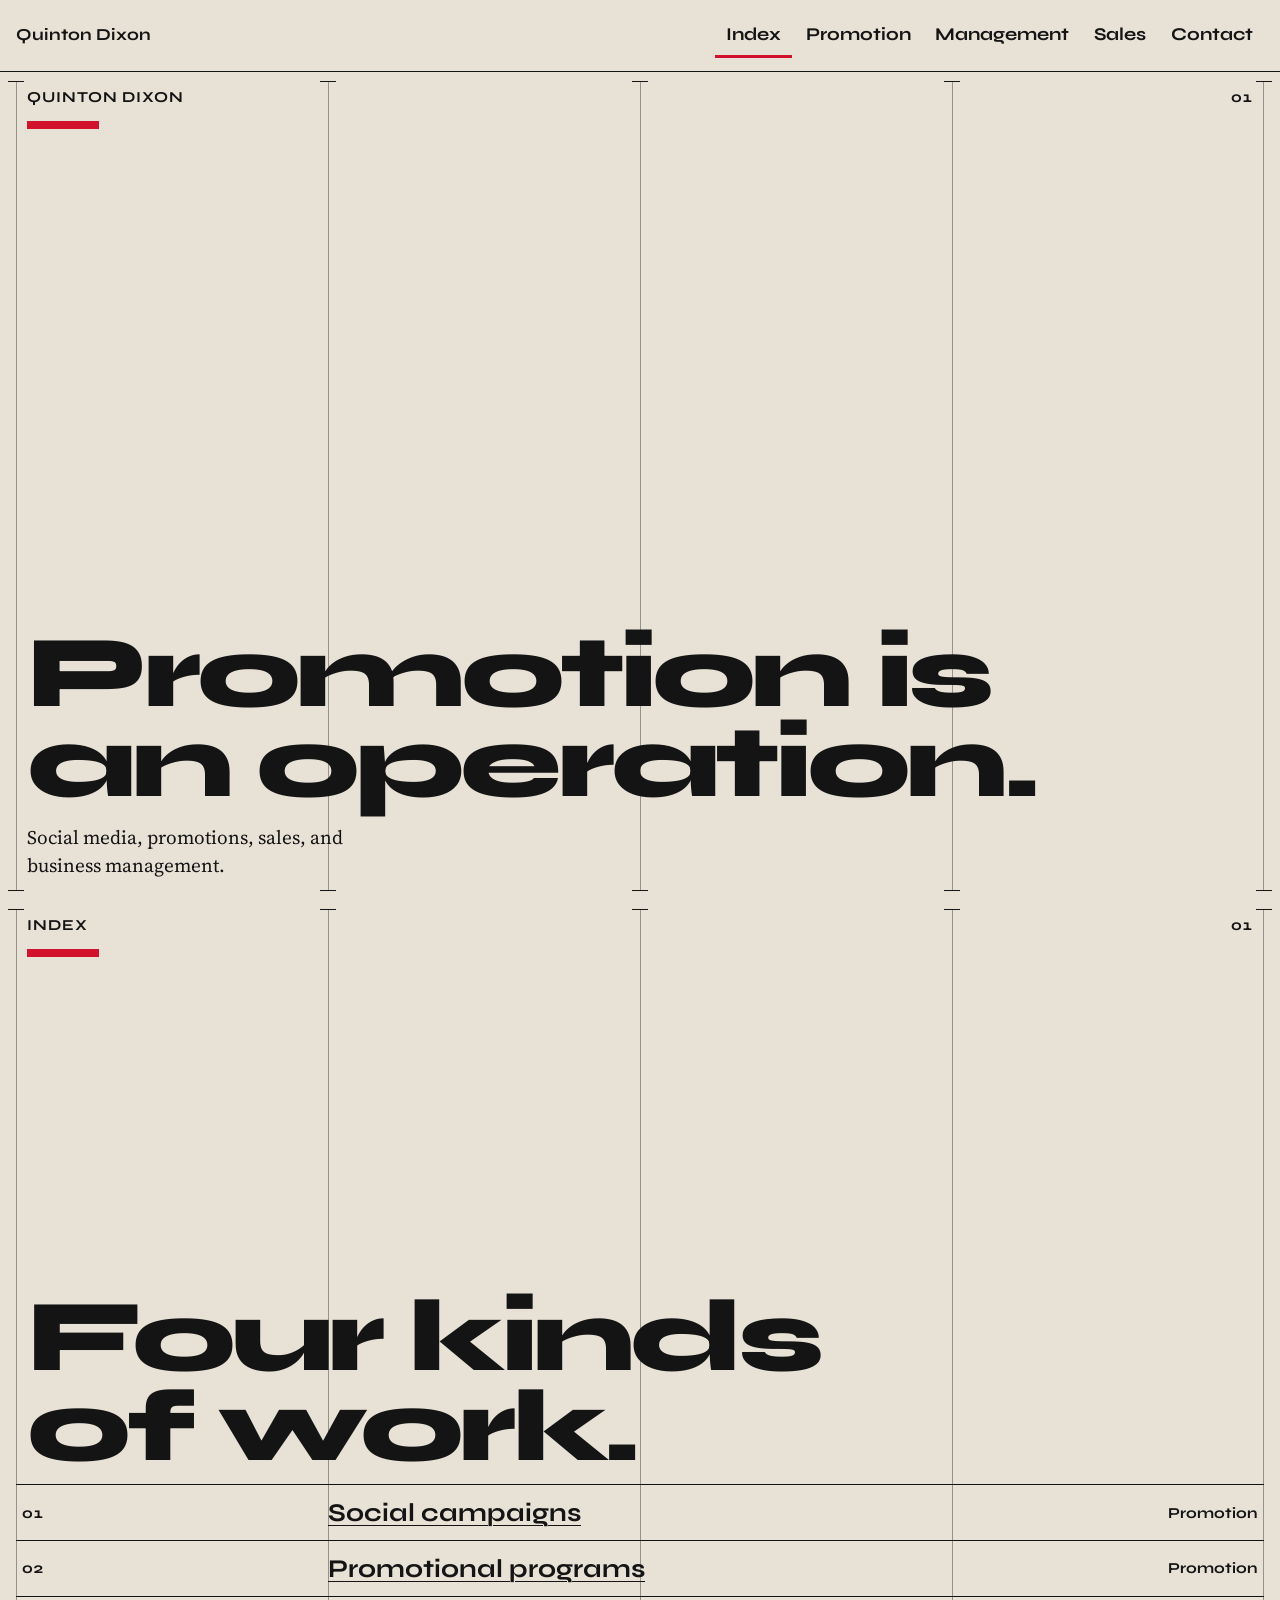
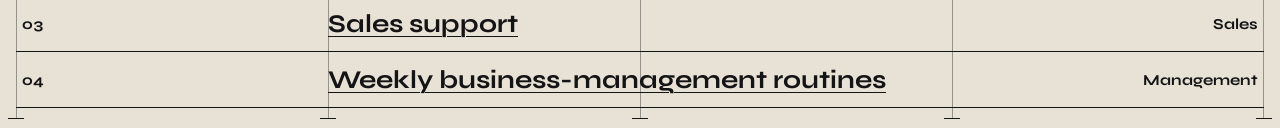
==== index.html @ e435937e "Add the Swiss poster site for Quinton Dixon. Each viewport carries one statement on a crop-mark grid" ====
<!DOCTYPE html>
<html lang="en">
<head>
  <meta charset="utf-8">
  <meta name="viewport" content="width=device-width, initial-scale=1">
  <title>Quinton Dixon. Promotion is an operation.</title>
  <meta name="description" content="Quinton Dixon. Social media, promotions, sales, and business management. Promotion is an operation.">
  <link rel="icon" href="favicon.svg" type="image/svg+xml">
  <link rel="preconnect" href="https://fonts.googleapis.com">
  <link rel="preconnect" href="https://fonts.gstatic.com" crossorigin>
  <link href="https://fonts.googleapis.com/css2?family=Source+Serif+4:ital,opsz,wght@0,8..60,400;0,8..60,600;1,8..60,400&family=Syne:wght@700;800&display=swap" rel="stylesheet">
  <link rel="stylesheet" href="styles.css">
  <noscript><style>
    @media (max-width: 760px) {
      .nav-toggle { display: none !important; }
      #site-nav {
        display: flex !important;
        position: static !important;
        inset: auto !important;
        background: transparent !important;
        padding: 0 !important;
        overflow: visible !important;
      }
    }
  </style></noscript>
</head>
<body class="swiss">
  <a class="skip" href="#content">Skip to content</a>
  <header class="bar">
    <a class="home" href="index.html">Quinton Dixon</a>
    <button type="button" class="nav-toggle" aria-expanded="false" aria-controls="site-nav">Menu</button>
    <nav id="site-nav" aria-label="Pages">
      <a href="index.html" aria-current="page">Index</a>
      <a href="promotion.html">Promotion</a>
      <a href="management.html">Management</a>
      <a href="sales.html">Sales</a>
      <a href="contact.html">Contact</a>
    </nav>
  </header>
  <main id="content" tabindex="-1">
    <section class="poster" aria-labelledby="motto">
      <div class="press" aria-hidden="true"><span></span><span></span><span></span><span></span></div>
      <p class="kicker">Quinton Dixon <span class="sheet-no">01</span></p>
      <div class="tick" aria-hidden="true"></div>
      <h1 id="motto" class="statement">Promotion is an operation.</h1>
      <p class="caption">Social media, promotions, sales, and business management.</p>
    </section>
    <section class="poster roster" aria-labelledby="kinds">
      <div class="press" aria-hidden="true"><span></span><span></span><span></span><span></span></div>
      <p class="kicker">Index <span class="sheet-no">01</span></p>
      <div class="tick" aria-hidden="true"></div>
      <h2 id="kinds" class="statement">Four kinds of work.</h2>
      <ol class="index">
        <li>
          <a href="promotion.html#campaigns">
            <span class="num">01</span>
            <span class="name">Social campaigns</span>
            <span class="where">Promotion</span>
          </a>
        </li>
        <li>
          <a href="promotion.html#programs">
            <span class="num">02</span>
            <span class="name">Promotional programs</span>
            <span class="where">Promotion</span>
          </a>
        </li>
        <li>
          <a href="sales.html">
            <span class="num">03</span>
            <span class="name">Sales support</span>
            <span class="where">Sales</span>
          </a>
        </li>
        <li>
          <a href="management.html">
            <span class="num">04</span>
            <span class="name">Weekly business-management routines</span>
            <span class="where">Management</span>
          </a>
        </li>
      </ol>
    </section>
  </main>
  <script src="site.js"></script>
</body>
</html>
---- styles.css ----
/* Lacquer #d0122d on bone is 4.24:1, so it stays on large type and rules. Body copy stays ink. */
:root {
  --bone: #e7e1d6;
  --ink: #141414;
  --lacquer: #d0122d;
  --display: "Syne", "Arial Narrow", sans-serif;
  --text: "Source Serif 4", Georgia, serif;
  --bar: 4.5rem;
}

*,
*::before,
*::after {
  box-sizing: border-box;
}

html {
  overflow-x: clip;
  color-scheme: light;
}

body {
  margin: 0;
  overflow-x: clip;
  background: var(--bone);
  color: var(--ink);
  font-family: var(--text);
  font-size: 1.125rem;
  line-height: 1.45;
}

.skip {
  position: absolute;
  left: 0.75rem;
  top: 0.75rem;
  z-index: 80;
  transform: translateY(-160%);
  background: var(--ink);
  color: var(--bone);
  padding: 0.7rem 1rem;
  min-height: 44px;
  font-family: var(--display);
  font-weight: 700;
  text-decoration: none;
}

.skip:focus {
  transform: none;
}

:focus {
  outline: none;
}

:focus-visible {
  outline: 3px solid var(--ink);
  outline-offset: 3px;
}

.bar {
  position: sticky;
  top: 0;
  z-index: 40;
  display: flex;
  align-items: center;
  gap: 0.5rem;
  min-height: var(--bar);
  padding: 0 1rem;
  background: var(--bone);
  border-bottom: 1px solid var(--ink);
}

.home,
.nav-toggle,
#site-nav a {
  font-family: var(--display);
  font-weight: 700;
  color: inherit;
  text-decoration: none;
}

.home {
  position: relative;
  z-index: 50;
  display: inline-flex;
  align-items: center;
  min-height: 44px;
  margin-right: auto;
  font-size: 1.05rem;
}

.nav-toggle {
  position: relative;
  z-index: 50;
  display: none;
  align-items: center;
  justify-content: center;
  min-height: 44px;
  min-width: 44px;
  padding: 0 0.9rem;
  background: var(--ink);
  color: var(--bone);
  border: 0;
  font-size: 1rem;
  cursor: pointer;
}

#site-nav {
  display: flex;
  align-items: center;
  gap: 0.15rem;
}

#site-nav a {
  display: inline-flex;
  align-items: center;
  min-height: 44px;
  padding: 0 0.7rem;
  border-bottom: 3px solid transparent;
}

#site-nav a[aria-current="page"] {
  border-bottom-color: var(--lacquer);
}

#site-nav a:hover {
  border-bottom-color: var(--ink);
}

.poster {
  position: relative;
  display: grid;
  grid-template-columns: repeat(4, minmax(0, 1fr));
  grid-template-rows: auto auto 1fr auto auto;
  min-height: calc(100svh - var(--bar));
  padding: 0.85rem 1rem 1.25rem;
}

.press {
  position: absolute;
  z-index: 0;
  left: 1rem;
  right: 1rem;
  top: 0.55rem;
  bottom: 0.55rem;
  display: grid;
  grid-template-columns: repeat(4, minmax(0, 1fr));
  pointer-events: none;
}

.press span {
  position: relative;
  box-shadow: inset 1px 0 0 rgba(20, 20, 20, 0.38);
}

.press span:last-child {
  box-shadow: inset 1px 0 0 rgba(20, 20, 20, 0.38), inset -1px 0 0 rgba(20, 20, 20, 0.38);
}

.press span::before,
.press span::after {
  content: "";
  position: absolute;
  left: -8px;
  width: 16px;
  height: 1px;
  background: var(--ink);
}

.press span::before { top: 0; }
.press span::after { bottom: 0; }

.press::before,
.press::after {
  content: "";
  position: absolute;
  right: -8px;
  width: 16px;
  height: 1px;
  background: var(--ink);
}

.press::before { top: 0; }
.press::after { bottom: 0; }

.kicker,
.tick,
.statement,
.caption,
.terms,
.index,
.brief-grid {
  position: relative;
  z-index: 1;
}

.kicker {
  grid-column: 1 / -1;
  grid-row: 1;
  display: flex;
  justify-content: space-between;
  align-items: baseline;
  gap: 1rem;
  margin: 0;
  padding-inline: 0.7rem;
  font-family: var(--display);
  font-weight: 700;
  font-size: 0.95rem;
  letter-spacing: 0.06em;
  text-transform: uppercase;
}

.sheet-no {
  font-variant-numeric: tabular-nums;
  letter-spacing: 0;
}

.tick {
  grid-column: 1 / 2;
  grid-row: 2;
  width: 4.5rem;
  height: 0.5rem;
  margin: 0.85rem 0.7rem 0;
  background: var(--lacquer);
}

.statement {
  grid-column: 1 / -1;
  grid-row: 4;
  align-self: end;
  margin: 0;
  padding-inline: 0.7rem;
  max-width: 12ch;
  font-family: var(--display);
  font-weight: 800;
  font-size: clamp(2.8rem, 8vw, 7.2rem);
  line-height: 0.88;
  letter-spacing: -0.045em;
  text-wrap: balance;
}

.statement.long {
  max-width: 16ch;
  font-size: clamp(2.15rem, 5vw, 4.35rem);
  line-height: 0.94;
  letter-spacing: -0.04em;
}

.caption {
  grid-column: 1 / 3;
  grid-row: 5;
  margin: 1rem 0 0;
  padding-inline: 0.7rem;
  max-width: 36ch;
  font-size: 1.2rem;
}

.poster.roster .statement {
  grid-row: 3;
  align-self: end;
  margin-bottom: 0.75rem;
}

.poster.roster .index {
  grid-row: 4;
  align-self: end;
}

.poster.work {
  grid-template-rows: auto auto auto auto;
  align-content: start;
}

.poster.work .statement {
  grid-row: 3;
  align-self: start;
  margin-top: 0.35rem;
  max-width: 14ch;
  font-size: clamp(2.4rem, 4.6vw, 4rem);
  line-height: 0.96;
}

.poster.work .brief-grid {
  grid-row: 4;
  align-self: start;
  margin-top: 0.6rem;
}

.poster.work .field,
.poster.work fieldset {
  margin-bottom: 0.35rem;
}

.poster.work textarea {
  min-height: 4.5rem;
}

.terms {
  grid-column: 1 / -1;
  grid-row: 5;
  align-self: start;
  display: grid;
  grid-template-columns: repeat(4, minmax(0, 1fr));
  margin: 1.25rem 0 0;
  padding: 0;
  list-style: none;
}

.terms li {
  min-height: 44px;
  padding: 0.4rem 0.7rem 0;
  font-family: var(--display);
  font-weight: 700;
  font-size: 1.35rem;
  line-height: 1.1;
  border-top: 1px solid var(--ink);
}

.index {
  grid-column: 1 / -1;
  margin: 0;
  padding: 0;
  list-style: none;
}

.index a {
  display: grid;
  grid-template-columns: repeat(4, minmax(0, 1fr));
  align-items: center;
  min-height: 52px;
  padding: 0.55rem 0;
  border-top: 1px solid var(--ink);
  color: inherit;
  text-decoration: none;
}

.index li:last-child a {
  border-bottom: 1px solid var(--ink);
}

.index a:hover,
.index a:focus-visible {
  background: #ddd6c8;
}

.num,
.where {
  font-family: var(--display);
  font-weight: 700;
  font-variant-numeric: tabular-nums;
  font-size: 0.95rem;
  padding-left: 0.35rem;
}

.name {
  grid-column: 2 / 4;
  font-family: var(--display);
  font-weight: 700;
  font-size: clamp(1.2rem, 2vw, 1.7rem);
  text-decoration: underline;
  text-underline-offset: 0.16em;
  text-decoration-thickness: 1px;
}

.where {
  padding-left: 0;
  padding-right: 0.35rem;
  text-align: right;
}

.brief-grid {
  grid-column: 1 / -1;
  display: grid;
  grid-template-columns: repeat(4, minmax(0, 1fr));
  gap: 1.5rem 1.25rem;
  margin-top: 1.5rem;
  padding-inline: 0.7rem;
}

.fields { grid-column: 1 / 3; }
.output { grid-column: 3 / 5; }

.field {
  display: flex;
  flex-direction: column;
  margin-bottom: 0.85rem;
}

.field span,
legend {
  font-family: var(--display);
  font-weight: 700;
  font-size: 0.95rem;
}

fieldset {
  border: 0;
  margin: 0 0 0.85rem;
  padding: 0;
  min-inline-size: 0;
}

.choice {
  display: grid;
  grid-template-columns: 1.2rem minmax(0, 1fr);
  column-gap: 0.75rem;
  align-items: center;
  min-height: 44px;
  font-size: 1.05rem;
}

.choice input {
  width: 1.2rem;
  height: 1.2rem;
  accent-color: var(--lacquer);
}

input,
textarea {
  width: 100%;
  min-height: 44px;
  margin-top: 0.2rem;
  padding: 0.45rem 0;
  border: 0;
  border-bottom: 1px solid var(--ink);
  border-radius: 0;
  background: transparent;
  color: inherit;
  font: inherit;
  font-size: 1rem;
}

textarea {
  min-height: 6.5rem;
  resize: vertical;
}

button[type="submit"] {
  min-height: 44px;
  min-width: 44px;
  margin-top: 0.4rem;
  padding: 0.65rem 1.1rem;
  background: var(--ink);
  color: var(--bone);
  border: 0;
  font-family: var(--display);
  font-weight: 700;
  font-size: 1rem;
  cursor: pointer;
}

.output p {
  margin: 0 0 0.4rem;
  font-family: var(--display);
  font-weight: 700;
  font-size: 0.95rem;
}

.output pre {
  margin: 0;
  white-space: pre-wrap;
  overflow-wrap: anywhere;
  font-family: var(--text);
  font-size: 1rem;
  line-height: 1.5;
}

.mail-slot {
  margin: 0.9rem 0 0;
}

.mail-slot a {
  display: inline-flex;
  align-items: center;
  min-height: 44px;
  color: inherit;
  font-family: var(--display);
  font-weight: 700;
}

.sr-only {
  position: absolute;
  width: 1px;
  height: 1px;
  padding: 0;
  margin: -1px;
  overflow: hidden;
  clip: rect(0, 0, 0, 0);
  white-space: nowrap;
  border: 0;
}

@media (max-width: 1100px) {
  .where { display: none; }
  .name { grid-column: 2 / -1; }
}

@media (max-width: 760px) {
  .nav-toggle { display: inline-flex; }

  #site-nav {
    display: none;
    position: fixed;
    inset: 0;
    z-index: 30;
    flex-direction: column;
    align-items: stretch;
    justify-content: flex-start;
    gap: 0;
    padding: calc(var(--bar) + 0.5rem) 1.25rem 2rem;
    background: var(--bone);
    overflow: auto;
  }

  body.nav-open #site-nav { display: flex; }
  body.nav-open { overflow: hidden; }

  #site-nav a {
    font-size: 1.85rem;
    border-bottom: 1px solid var(--ink);
    padding: 0.35rem 0;
  }

  #site-nav a[aria-current="page"] {
    box-shadow: inset 6px 0 0 var(--lacquer);
    padding-left: 0.8rem;
  }

  .caption,
  .fields,
  .output { grid-column: 1 / -1; }

  .name { grid-column: 2 / 4; }

  .terms { grid-template-columns: 1fr; }

  .where { display: none; }
}

@media (max-width: 560px) {
  .index a { grid-template-columns: 2.5rem 1fr; }
  .name { grid-column: 2; font-size: 1.2rem; }
}

@media (prefers-reduced-motion: reduce) {
  *,
  *::before,
  *::after {
    animation: none !important;
    transition: none !important;
    scroll-behavior: auto !important;
  }
}
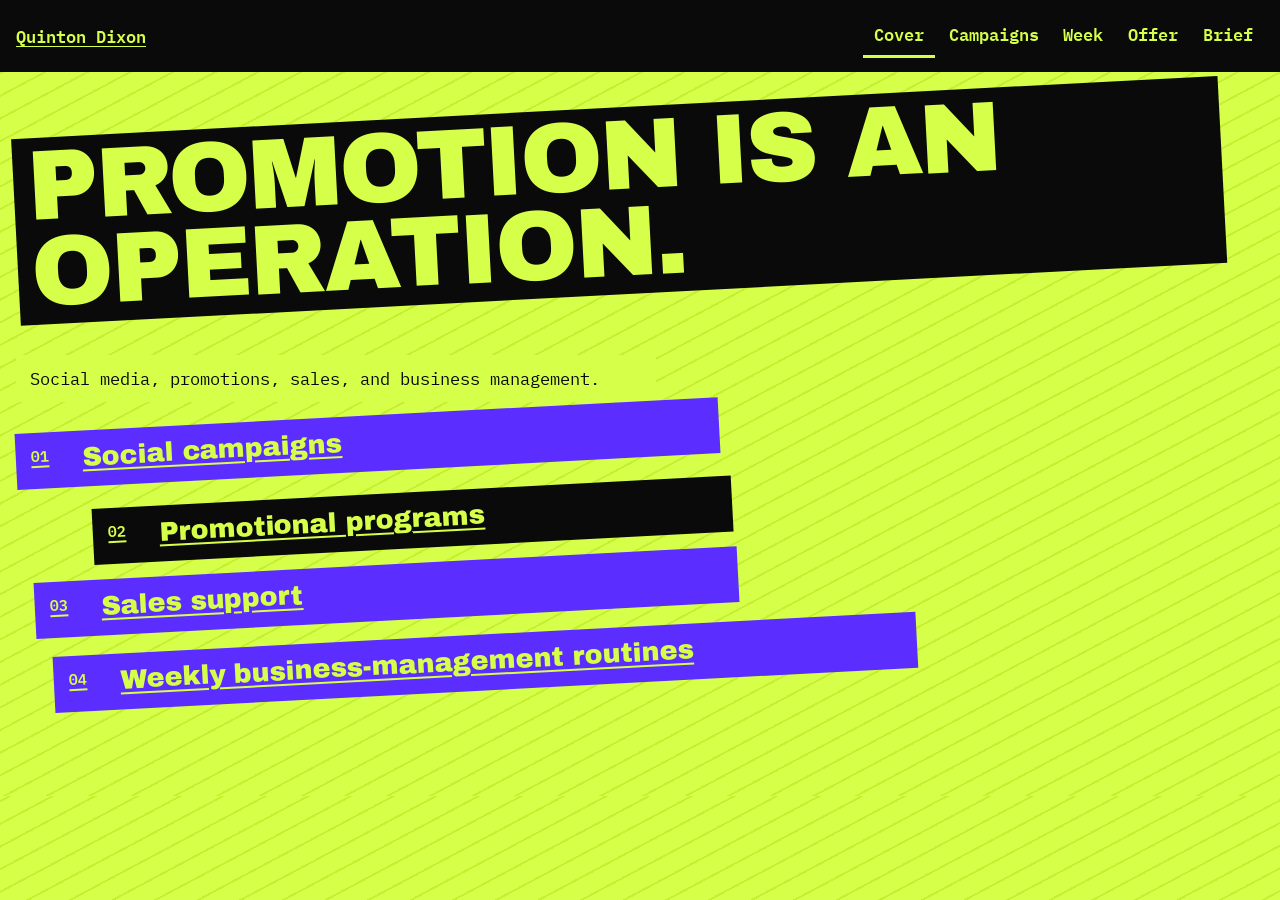
==== commit 4e3b1deb: "Replace the poster with a diagonal flyer. Lime, violet, and black type carries the same offers, and " ====
--- a/index.html
+++ b/index.html
@@ -4,83 +4,41 @@
   <meta charset="utf-8">
   <meta name="viewport" content="width=device-width, initial-scale=1">
   <title>Quinton Dixon. Promotion is an operation.</title>
-  <meta name="description" content="Quinton Dixon. Social media, promotions, sales, and business management. Promotion is an operation.">
+  <meta name="description" content="Quinton Dixon. Promotion is an operation. Social media, promotions, sales, and business management.">
   <link rel="icon" href="favicon.svg" type="image/svg+xml">
   <link rel="preconnect" href="https://fonts.googleapis.com">
   <link rel="preconnect" href="https://fonts.gstatic.com" crossorigin>
-  <link href="https://fonts.googleapis.com/css2?family=Source+Serif+4:ital,opsz,wght@0,8..60,400;0,8..60,600;1,8..60,400&family=Syne:wght@700;800&display=swap" rel="stylesheet">
+  <link href="https://fonts.googleapis.com/css2?family=Archivo+Black&family=IBM+Plex+Mono:wght@400;600&display=swap" rel="stylesheet">
   <link rel="stylesheet" href="styles.css">
   <noscript><style>
     @media (max-width: 760px) {
       .nav-toggle { display: none !important; }
-      #site-nav {
-        display: flex !important;
-        position: static !important;
-        inset: auto !important;
-        background: transparent !important;
-        padding: 0 !important;
-        overflow: visible !important;
-      }
+      #site-nav { display: flex !important; position: static !important; inset: auto !important; background: transparent !important; padding: 0 !important; overflow: visible !important; }
     }
   </style></noscript>
 </head>
-<body class="swiss">
+<body class="acid">
   <a class="skip" href="#content">Skip to content</a>
-  <header class="bar">
+  <header class="rail">
     <a class="home" href="index.html">Quinton Dixon</a>
     <button type="button" class="nav-toggle" aria-expanded="false" aria-controls="site-nav">Menu</button>
     <nav id="site-nav" aria-label="Pages">
-      <a href="index.html" aria-current="page">Index</a>
-      <a href="promotion.html">Promotion</a>
-      <a href="management.html">Management</a>
-      <a href="sales.html">Sales</a>
-      <a href="contact.html">Contact</a>
+      <a href="index.html" aria-current="page">Cover</a>
+      <a href="campaigns.html">Campaigns</a>
+      <a href="week.html">Week</a>
+      <a href="offer.html">Offer</a>
+      <a href="brief.html">Brief</a>
     </nav>
   </header>
-  <main id="content" tabindex="-1">
-    <section class="poster" aria-labelledby="motto">
-      <div class="press" aria-hidden="true"><span></span><span></span><span></span><span></span></div>
-      <p class="kicker">Quinton Dixon <span class="sheet-no">01</span></p>
-      <div class="tick" aria-hidden="true"></div>
-      <h1 id="motto" class="statement">Promotion is an operation.</h1>
-      <p class="caption">Social media, promotions, sales, and business management.</p>
-    </section>
-    <section class="poster roster" aria-labelledby="kinds">
-      <div class="press" aria-hidden="true"><span></span><span></span><span></span><span></span></div>
-      <p class="kicker">Index <span class="sheet-no">01</span></p>
-      <div class="tick" aria-hidden="true"></div>
-      <h2 id="kinds" class="statement">Four kinds of work.</h2>
-      <ol class="index">
-        <li>
-          <a href="promotion.html#campaigns">
-            <span class="num">01</span>
-            <span class="name">Social campaigns</span>
-            <span class="where">Promotion</span>
-          </a>
-        </li>
-        <li>
-          <a href="promotion.html#programs">
-            <span class="num">02</span>
-            <span class="name">Promotional programs</span>
-            <span class="where">Promotion</span>
-          </a>
-        </li>
-        <li>
-          <a href="sales.html">
-            <span class="num">03</span>
-            <span class="name">Sales support</span>
-            <span class="where">Sales</span>
-          </a>
-        </li>
-        <li>
-          <a href="management.html">
-            <span class="num">04</span>
-            <span class="name">Weekly business-management routines</span>
-            <span class="where">Management</span>
-          </a>
-        </li>
-      </ol>
-    </section>
+  <main id="content" class="sheet" tabindex="-1">
+    <h1 class="slash">Promotion is an operation.</h1>
+    <p class="plain">Social media, promotions, sales, and business management.</p>
+    <ul class="strips">
+      <li><a href="campaigns.html"><span class="num">01</span> Social campaigns</a></li>
+      <li><a href="campaigns.html#programs"><span class="num">02</span> Promotional programs</a></li>
+      <li><a href="offer.html"><span class="num">03</span> Sales support</a></li>
+      <li><a href="week.html"><span class="num">04</span> Weekly business-management routines</a></li>
+    </ul>
   </main>
   <script src="site.js"></script>
 </body>
--- a/styles.css
+++ b/styles.css
@@ -1,18 +1,16 @@
-/* Lacquer #d0122d on bone is 4.24:1, so it stays on large type and rules. Body copy stays ink. */
+/* Glyphs sit on solid plates. The stripe moves, and it must not cross a letter. */
 :root {
-  --bone: #e7e1d6;
-  --ink: #141414;
-  --lacquer: #d0122d;
-  --display: "Syne", "Arial Narrow", sans-serif;
-  --text: "Source Serif 4", Georgia, serif;
+  --lime: #d6ff4a;
+  --violet: #5b2dff;
+  --ink: #0a0a0a;
+  --display: "Archivo Black", Impact, sans-serif;
+  --mono: "IBM Plex Mono", ui-monospace, monospace;
   --bar: 4.5rem;
 }
 
 *,
 *::before,
-*::after {
-  box-sizing: border-box;
-}
+*::after { box-sizing: border-box; }
 
 html {
   overflow-x: clip;
@@ -22,11 +20,16 @@
 body {
   margin: 0;
   overflow-x: clip;
-  background: var(--bone);
+  background-color: var(--lime);
   color: var(--ink);
-  font-family: var(--text);
-  font-size: 1.125rem;
+  font-family: var(--mono);
+  font-size: 1.05rem;
   line-height: 1.45;
+  background-image: repeating-linear-gradient(
+    -28deg,
+    var(--lime) 0 18px,
+    #c6ef32 18px 20px
+  );
 }
 
 .skip {
@@ -36,28 +39,23 @@
   z-index: 80;
   transform: translateY(-160%);
   background: var(--ink);
-  color: var(--bone);
+  color: var(--lime);
   padding: 0.7rem 1rem;
   min-height: 44px;
   font-family: var(--display);
-  font-weight: 700;
   text-decoration: none;
 }
 
-.skip:focus {
-  transform: none;
-}
-
-:focus {
-  outline: none;
-}
+.skip:focus { transform: none; }
+
+:focus { outline: none; }
 
 :focus-visible {
   outline: 3px solid var(--ink);
   outline-offset: 3px;
 }
 
-.bar {
+.rail {
   position: sticky;
   top: 0;
   z-index: 40;
@@ -66,46 +64,51 @@
   gap: 0.5rem;
   min-height: var(--bar);
   padding: 0 1rem;
-  background: var(--bone);
-  border-bottom: 1px solid var(--ink);
+  background: var(--ink);
+  color: var(--lime);
+}
+
+.rail::before {
+  content: "";
+  position: absolute;
+  inset: 0;
+  background: var(--ink);
+  z-index: 40;
 }
 
 .home,
-.nav-toggle,
-#site-nav a {
-  font-family: var(--display);
-  font-weight: 700;
-  color: inherit;
-  text-decoration: none;
-}
+.nav-toggle { position: relative; z-index: 50; }
 
 .home {
-  position: relative;
-  z-index: 50;
   display: inline-flex;
   align-items: center;
   min-height: 44px;
   margin-right: auto;
-  font-size: 1.05rem;
+  color: var(--lime);
+  font-family: var(--mono);
+  font-weight: 600;
+  text-decoration: underline;
+  text-underline-offset: 0.18em;
 }
 
 .nav-toggle {
-  position: relative;
-  z-index: 50;
   display: none;
   align-items: center;
   justify-content: center;
   min-height: 44px;
   min-width: 44px;
   padding: 0 0.9rem;
-  background: var(--ink);
-  color: var(--bone);
+  background: var(--lime);
+  color: var(--ink);
   border: 0;
+  font-family: var(--display);
   font-size: 1rem;
   cursor: pointer;
 }
 
 #site-nav {
+  position: relative;
+  z-index: 45;
   display: flex;
   align-items: center;
   gap: 0.15rem;
@@ -116,366 +119,253 @@
   align-items: center;
   min-height: 44px;
   padding: 0 0.7rem;
+  color: var(--lime);
+  font-family: var(--mono);
+  font-weight: 600;
+  text-decoration: none;
   border-bottom: 3px solid transparent;
 }
 
-#site-nav a[aria-current="page"] {
-  border-bottom-color: var(--lacquer);
-}
-
-#site-nav a:hover {
-  border-bottom-color: var(--ink);
-}
-
-.poster {
-  position: relative;
+#site-nav a[aria-current="page"],
+#site-nav a:hover { border-bottom-color: var(--lime); }
+
+.sheet {
+  overflow: clip;
+  padding: 2.6rem 1rem 4rem;
+}
+
+.slash {
+  display: block;
+  width: calc(100% - 2.5rem);
+  max-width: calc(100% - 2.5rem);
+  margin: 1.6rem 0 1.8rem;
+  padding: 0.45rem 0.85rem 0.6rem;
+  background: var(--ink);
+  color: var(--lime);
+  font-family: var(--display);
+  font-size: clamp(2.5rem, 8vw, 6.2rem);
+  font-weight: 400;
+  line-height: 0.86;
+  letter-spacing: -0.03em;
+  text-transform: uppercase;
+  transform: rotate(-3deg);
+  transform-origin: left center;
+}
+
+.slash.tight {
+  font-size: clamp(2.1rem, 5.4vw, 4.3rem);
+  line-height: 0.92;
+}
+
+.plain,
+.note {
+  display: block;
+  max-width: 40rem;
+  margin: 0.4rem 0 0;
+  padding: 0.7rem 0.85rem;
+  background: var(--lime);
+  color: var(--ink);
+  font-family: var(--mono);
+  font-size: 1.05rem;
+  line-height: 1.45;
+}
+
+.note { transform: rotate(-1.5deg); transform-origin: left center; }
+
+.strips,
+.piles {
+  list-style: none;
+  margin: 2rem 0 0;
+  padding: 0;
+}
+
+.strips a,
+.piles li {
+  display: block;
+  width: min(100%, 44rem);
+  margin: 1.15rem 0;
+  padding: 0.75rem 0.95rem;
+  background: var(--violet);
+  color: var(--lime);
+  transform: rotate(-3deg);
+  transform-origin: left center;
+}
+
+.strips a {
   display: grid;
-  grid-template-columns: repeat(4, minmax(0, 1fr));
-  grid-template-rows: auto auto 1fr auto auto;
-  min-height: calc(100svh - var(--bar));
-  padding: 0.85rem 1rem 1.25rem;
-}
-
-.press {
-  position: absolute;
-  z-index: 0;
-  left: 1rem;
-  right: 1rem;
-  top: 0.55rem;
-  bottom: 0.55rem;
+  grid-template-columns: 2.5rem minmax(0, 1fr);
+  align-items: start;
+  column-gap: 0.7rem;
+  min-height: 56px;
+  font-family: var(--display);
+  font-size: clamp(1.15rem, 2.1vw, 1.8rem);
+  line-height: 1.1;
+  text-decoration: underline;
+  text-underline-offset: 0.14em;
+  text-decoration-thickness: 2px;
+}
+
+.strips .num {
+  flex: 0 0 2.2rem;
+  padding-top: 0.28rem;
+  font-family: var(--mono);
+  font-weight: 600;
+  font-size: 0.95rem;
+  text-decoration: none;
+}
+
+.strips li:nth-child(2) a {
+  margin-left: 6vw;
+  width: min(92%, 40rem);
+  background: var(--ink);
+}
+
+.strips li:nth-child(3) a { margin-left: 1.5vw; }
+
+.strips li:nth-child(4) a {
+  margin-left: 3vw;
+  width: min(100%, 54rem);
+}
+
+.piles li:nth-child(2) {
+  margin-left: 5vw;
+  width: min(94%, 48rem);
+  background: var(--ink);
+}
+
+.piles li:nth-child(3) {
+  margin-left: 1vw;
+  width: min(78%, 34rem);
+}
+
+.piles h2 {
+  margin: 0;
+  font-family: var(--display);
+  font-size: clamp(1.5rem, 3vw, 2.1rem);
+  font-weight: 400;
+  line-height: 1.05;
+}
+
+.piles p {
+  margin: 0.35rem 0 0;
+  font-family: var(--mono);
+  font-size: 1.02rem;
+  line-height: 1.45;
+}
+
+.slab { margin: 0 0 2.5rem; }
+
+.tag {
+  display: inline-block;
+  margin: 0;
+  padding: 0.25rem 0.5rem;
+  background: var(--violet);
+  color: var(--lime);
+  font-family: var(--mono);
+  font-weight: 600;
+  transform: rotate(-3deg);
+  transform-origin: left center;
+}
+
+.split {
   display: grid;
-  grid-template-columns: repeat(4, minmax(0, 1fr));
-  pointer-events: none;
-}
-
-.press span {
-  position: relative;
-  box-shadow: inset 1px 0 0 rgba(20, 20, 20, 0.38);
-}
-
-.press span:last-child {
-  box-shadow: inset 1px 0 0 rgba(20, 20, 20, 0.38), inset -1px 0 0 rgba(20, 20, 20, 0.38);
-}
-
-.press span::before,
-.press span::after {
-  content: "";
-  position: absolute;
-  left: -8px;
-  width: 16px;
-  height: 1px;
-  background: var(--ink);
-}
-
-.press span::before { top: 0; }
-.press span::after { bottom: 0; }
-
-.press::before,
-.press::after {
-  content: "";
-  position: absolute;
-  right: -8px;
-  width: 16px;
-  height: 1px;
-  background: var(--ink);
-}
-
-.press::before { top: 0; }
-.press::after { bottom: 0; }
-
-.kicker,
-.tick,
-.statement,
-.caption,
-.terms,
-.index,
-.brief-grid {
-  position: relative;
-  z-index: 1;
-}
-
-.kicker {
-  grid-column: 1 / -1;
-  grid-row: 1;
-  display: flex;
-  justify-content: space-between;
-  align-items: baseline;
-  gap: 1rem;
-  margin: 0;
-  padding-inline: 0.7rem;
-  font-family: var(--display);
-  font-weight: 700;
-  font-size: 0.95rem;
-  letter-spacing: 0.06em;
-  text-transform: uppercase;
-}
-
-.sheet-no {
-  font-variant-numeric: tabular-nums;
-  letter-spacing: 0;
-}
-
-.tick {
-  grid-column: 1 / 2;
-  grid-row: 2;
-  width: 4.5rem;
-  height: 0.5rem;
-  margin: 0.85rem 0.7rem 0;
-  background: var(--lacquer);
-}
-
-.statement {
-  grid-column: 1 / -1;
-  grid-row: 4;
-  align-self: end;
-  margin: 0;
-  padding-inline: 0.7rem;
-  max-width: 12ch;
-  font-family: var(--display);
-  font-weight: 800;
-  font-size: clamp(2.8rem, 8vw, 7.2rem);
-  line-height: 0.88;
-  letter-spacing: -0.045em;
-  text-wrap: balance;
-}
-
-.statement.long {
-  max-width: 16ch;
-  font-size: clamp(2.15rem, 5vw, 4.35rem);
-  line-height: 0.94;
-  letter-spacing: -0.04em;
-}
-
-.caption {
-  grid-column: 1 / 3;
-  grid-row: 5;
-  margin: 1rem 0 0;
-  padding-inline: 0.7rem;
-  max-width: 36ch;
-  font-size: 1.2rem;
-}
-
-.poster.roster .statement {
-  grid-row: 3;
-  align-self: end;
-  margin-bottom: 0.75rem;
-}
-
-.poster.roster .index {
-  grid-row: 4;
-  align-self: end;
-}
-
-.poster.work {
-  grid-template-rows: auto auto auto auto;
-  align-content: start;
-}
-
-.poster.work .statement {
-  grid-row: 3;
-  align-self: start;
-  margin-top: 0.35rem;
-  max-width: 14ch;
-  font-size: clamp(2.4rem, 4.6vw, 4rem);
-  line-height: 0.96;
-}
-
-.poster.work .brief-grid {
-  grid-row: 4;
-  align-self: start;
-  margin-top: 0.6rem;
-}
-
-.poster.work .field,
-.poster.work fieldset {
-  margin-bottom: 0.35rem;
-}
-
-.poster.work textarea {
-  min-height: 4.5rem;
-}
-
-.terms {
-  grid-column: 1 / -1;
-  grid-row: 5;
-  align-self: start;
-  display: grid;
-  grid-template-columns: repeat(4, minmax(0, 1fr));
-  margin: 1.25rem 0 0;
-  padding: 0;
-  list-style: none;
-}
-
-.terms li {
-  min-height: 44px;
-  padding: 0.4rem 0.7rem 0;
-  font-family: var(--display);
-  font-weight: 700;
-  font-size: 1.35rem;
-  line-height: 1.1;
-  border-top: 1px solid var(--ink);
-}
-
-.index {
-  grid-column: 1 / -1;
-  margin: 0;
-  padding: 0;
-  list-style: none;
-}
-
-.index a {
-  display: grid;
-  grid-template-columns: repeat(4, minmax(0, 1fr));
-  align-items: center;
-  min-height: 52px;
-  padding: 0.55rem 0;
-  border-top: 1px solid var(--ink);
-  color: inherit;
-  text-decoration: none;
-}
-
-.index li:last-child a {
-  border-bottom: 1px solid var(--ink);
-}
-
-.index a:hover,
-.index a:focus-visible {
-  background: #ddd6c8;
-}
-
-.num,
-.where {
-  font-family: var(--display);
-  font-weight: 700;
-  font-variant-numeric: tabular-nums;
-  font-size: 0.95rem;
-  padding-left: 0.35rem;
-}
-
-.name {
-  grid-column: 2 / 4;
-  font-family: var(--display);
-  font-weight: 700;
-  font-size: clamp(1.2rem, 2vw, 1.7rem);
-  text-decoration: underline;
-  text-underline-offset: 0.16em;
-  text-decoration-thickness: 1px;
-}
-
-.where {
-  padding-left: 0;
-  padding-right: 0.35rem;
-  text-align: right;
-}
-
-.brief-grid {
-  grid-column: 1 / -1;
-  display: grid;
-  grid-template-columns: repeat(4, minmax(0, 1fr));
-  gap: 1.5rem 1.25rem;
-  margin-top: 1.5rem;
-  padding-inline: 0.7rem;
-}
-
-.fields { grid-column: 1 / 3; }
-.output { grid-column: 3 / 5; }
+  grid-template-columns: minmax(0, 1.1fr) minmax(0, 0.9fr);
+  gap: 1.25rem;
+  align-items: start;
+}
+
+.plate,
+.proof {
+  padding: 1rem 1rem 1.2rem;
+}
+
+.plate { background: var(--ink); color: var(--lime); }
+.proof { background: var(--violet); color: var(--lime); }
 
 .field {
   display: flex;
   flex-direction: column;
-  margin-bottom: 0.85rem;
-}
-
-.field span,
-legend {
-  font-family: var(--display);
-  font-weight: 700;
-  font-size: 0.95rem;
+  margin-bottom: 0.7rem;
+  font-family: var(--mono);
+  font-weight: 600;
 }
 
 fieldset {
   border: 0;
-  margin: 0 0 0.85rem;
+  margin: 0 0 0.7rem;
   padding: 0;
   min-inline-size: 0;
 }
+
+legend { font-family: var(--mono); font-weight: 600; }
 
 .choice {
   display: grid;
   grid-template-columns: 1.2rem minmax(0, 1fr);
-  column-gap: 0.75rem;
-  align-items: center;
-  min-height: 44px;
-  font-size: 1.05rem;
-}
-
-.choice input {
-  width: 1.2rem;
-  height: 1.2rem;
-  accent-color: var(--lacquer);
+  column-gap: 0.7rem;
+  align-items: center;
+  min-height: 44px;
 }
 
 input,
 textarea {
   width: 100%;
   min-height: 44px;
-  margin-top: 0.2rem;
-  padding: 0.45rem 0;
+  margin-top: 0.25rem;
+  padding: 0.45rem 0.55rem;
   border: 0;
-  border-bottom: 1px solid var(--ink);
   border-radius: 0;
-  background: transparent;
-  color: inherit;
+  background: var(--lime);
+  color: var(--ink);
   font: inherit;
   font-size: 1rem;
 }
 
-textarea {
-  min-height: 6.5rem;
-  resize: vertical;
+textarea { min-height: 6rem; resize: vertical; }
+
+.choice input {
+  width: 1.15rem;
+  height: 1.15rem;
+  min-height: 0;
+  margin: 0;
+  accent-color: var(--ink);
 }
 
 button[type="submit"] {
   min-height: 44px;
   min-width: 44px;
-  margin-top: 0.4rem;
-  padding: 0.65rem 1.1rem;
-  background: var(--ink);
-  color: var(--bone);
+  padding: 0.65rem 1rem;
+  background: var(--lime);
+  color: var(--ink);
   border: 0;
   font-family: var(--display);
-  font-weight: 700;
   font-size: 1rem;
   cursor: pointer;
 }
 
-.output p {
+.proof p {
   margin: 0 0 0.4rem;
   font-family: var(--display);
-  font-weight: 700;
-  font-size: 0.95rem;
-}
-
-.output pre {
+  font-size: 1.3rem;
+}
+
+.proof pre {
   margin: 0;
   white-space: pre-wrap;
   overflow-wrap: anywhere;
-  font-family: var(--text);
-  font-size: 1rem;
-  line-height: 1.5;
-}
-
-.mail-slot {
-  margin: 0.9rem 0 0;
-}
+  font-family: var(--mono);
+  font-size: 0.98rem;
+  line-height: 1.45;
+}
+
+.mail-slot { margin: 0.8rem 0 0; }
 
 .mail-slot a {
   display: inline-flex;
   align-items: center;
   min-height: 44px;
-  color: inherit;
-  font-family: var(--display);
-  font-weight: 700;
+  color: var(--lime);
+  font-family: var(--display);
 }
 
 .sr-only {
@@ -490,9 +380,13 @@
   border: 0;
 }
 
-@media (max-width: 1100px) {
-  .where { display: none; }
-  .name { grid-column: 2 / -1; }
+@media (max-width: 800px) {
+  .split { grid-template-columns: 1fr; }
+  .strips li:nth-child(n) a,
+  .piles li:nth-child(n) {
+    margin-left: 0;
+    width: 100%;
+  }
 }
 
 @media (max-width: 760px) {
@@ -501,14 +395,12 @@
   #site-nav {
     display: none;
     position: fixed;
+    z-index: 30;
     inset: 0;
-    z-index: 30;
     flex-direction: column;
     align-items: stretch;
-    justify-content: flex-start;
-    gap: 0;
-    padding: calc(var(--bar) + 0.5rem) 1.25rem 2rem;
-    background: var(--bone);
+    padding: calc(var(--bar) + 0.6rem) 1.1rem 2rem;
+    background: var(--violet);
     overflow: auto;
   }
 
@@ -516,30 +408,20 @@
   body.nav-open { overflow: hidden; }
 
   #site-nav a {
-    font-size: 1.85rem;
-    border-bottom: 1px solid var(--ink);
-    padding: 0.35rem 0;
+    font-family: var(--display);
+    font-size: 1.7rem;
+    border-bottom: 1px solid var(--lime);
+    text-decoration: underline;
+    text-underline-offset: 0.12em;
   }
-
-  #site-nav a[aria-current="page"] {
-    box-shadow: inset 6px 0 0 var(--lacquer);
-    padding-left: 0.8rem;
-  }
-
-  .caption,
-  .fields,
-  .output { grid-column: 1 / -1; }
-
-  .name { grid-column: 2 / 4; }
-
-  .terms { grid-template-columns: 1fr; }
-
-  .where { display: none; }
-}
-
-@media (max-width: 560px) {
-  .index a { grid-template-columns: 2.5rem 1fr; }
-  .name { grid-column: 2; font-size: 1.2rem; }
+}
+
+@media (prefers-reduced-motion: no-preference) {
+  body { animation: drift 55s linear infinite; }
+}
+
+@keyframes drift {
+  to { background-position: 280px 0; }
 }
 
 @media (prefers-reduced-motion: reduce) {
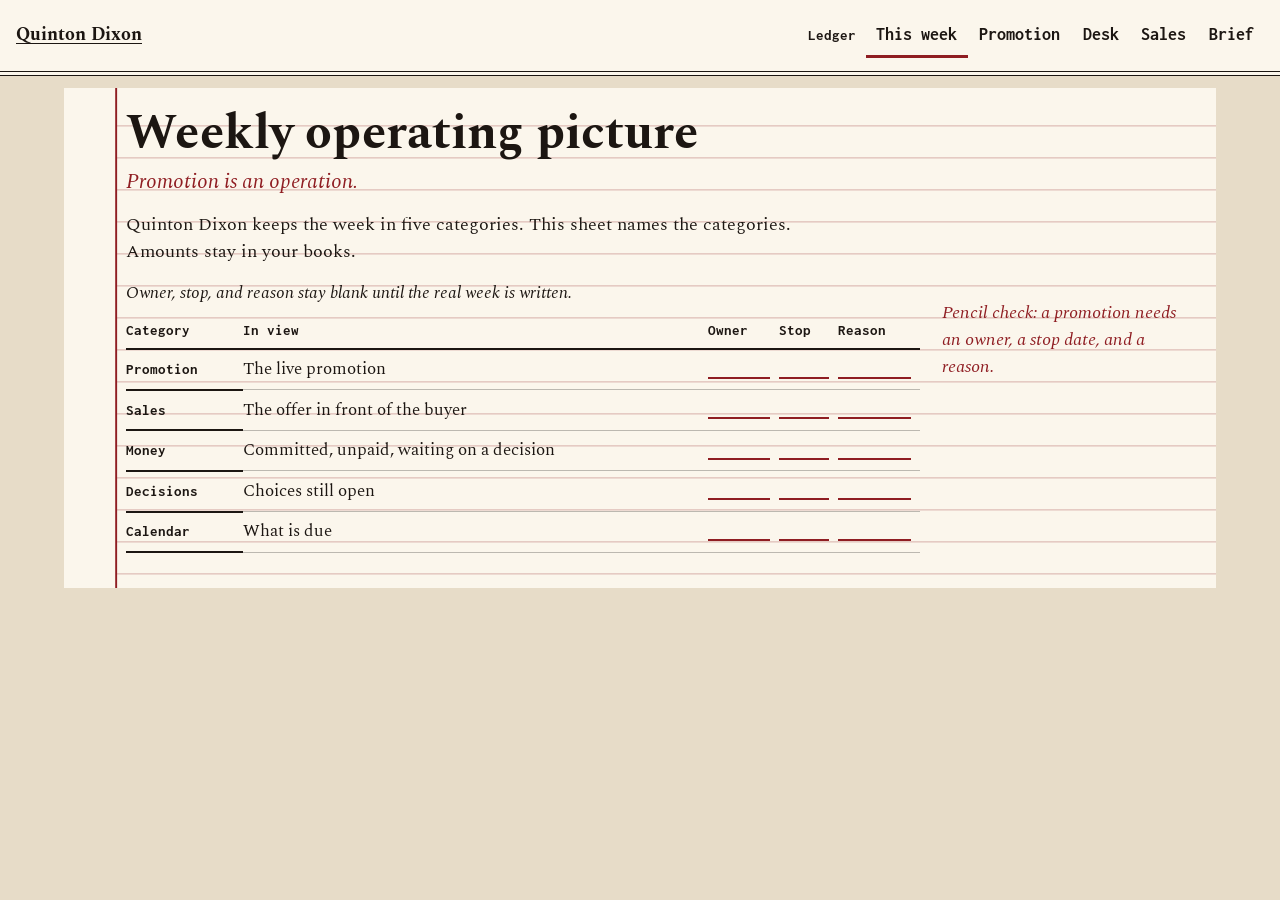
==== commit 5b3cf07c: "Replace the poster with a weekly ledger. Ruled paper and a red pencil show categories, owners, and s" ====
--- a/index.html
+++ b/index.html
@@ -4,11 +4,11 @@
   <meta charset="utf-8">
   <meta name="viewport" content="width=device-width, initial-scale=1">
   <title>Quinton Dixon. Promotion is an operation.</title>
-  <meta name="description" content="Quinton Dixon. Promotion is an operation. Social media, promotions, sales, and business management.">
+  <meta name="description" content="Quinton Dixon. Promotion is an operation. A weekly operating picture for promotion, sales, money, decisions, and the calendar.">
   <link rel="icon" href="favicon.svg" type="image/svg+xml">
   <link rel="preconnect" href="https://fonts.googleapis.com">
   <link rel="preconnect" href="https://fonts.gstatic.com" crossorigin>
-  <link href="https://fonts.googleapis.com/css2?family=Archivo+Black&family=IBM+Plex+Mono:wght@400;600&display=swap" rel="stylesheet">
+  <link href="https://fonts.googleapis.com/css2?family=Inconsolata:wght@500;700&family=Spectral:ital,wght@0,500;0,700;1,500;1,700&display=swap" rel="stylesheet">
   <link rel="stylesheet" href="styles.css">
   <noscript><style>
     @media (max-width: 760px) {
@@ -17,28 +17,78 @@
     }
   </style></noscript>
 </head>
-<body class="acid">
+<body class="folio">
   <a class="skip" href="#content">Skip to content</a>
-  <header class="rail">
+  <header class="running">
     <a class="home" href="index.html">Quinton Dixon</a>
+    <span class="edition">Ledger</span>
     <button type="button" class="nav-toggle" aria-expanded="false" aria-controls="site-nav">Menu</button>
     <nav id="site-nav" aria-label="Pages">
-      <a href="index.html" aria-current="page">Cover</a>
-      <a href="campaigns.html">Campaigns</a>
-      <a href="week.html">Week</a>
-      <a href="offer.html">Offer</a>
-      <a href="brief.html">Brief</a>
+      <a href="index.html" aria-current="page">This week</a>
+      <a href="promotion.html">Promotion</a>
+      <a href="desk.html">Desk</a>
+      <a href="sales.html">Sales</a>
+      <a href="contact.html">Brief</a>
     </nav>
   </header>
-  <main id="content" class="sheet" tabindex="-1">
-    <h1 class="slash">Promotion is an operation.</h1>
-    <p class="plain">Social media, promotions, sales, and business management.</p>
-    <ul class="strips">
-      <li><a href="campaigns.html"><span class="num">01</span> Social campaigns</a></li>
-      <li><a href="campaigns.html#programs"><span class="num">02</span> Promotional programs</a></li>
-      <li><a href="offer.html"><span class="num">03</span> Sales support</a></li>
-      <li><a href="week.html"><span class="num">04</span> Weekly business-management routines</a></li>
-    </ul>
+  <main id="content" class="leaf" tabindex="-1">
+    <h1>Weekly operating picture</h1>
+    <p class="motto">Promotion is an operation.</p>
+    <p class="lead">Quinton Dixon keeps the week in five categories. This sheet names the categories. Amounts stay in your books.</p>
+    <div class="spread">
+      <table class="week">
+        <caption>Owner, stop, and reason stay blank until the real week is written.</caption>
+        <thead>
+          <tr>
+            <th scope="col">Category</th>
+            <th scope="col">In view</th>
+            <th scope="col">Owner</th>
+            <th scope="col">Stop</th>
+            <th scope="col">Reason</th>
+          </tr>
+        </thead>
+        <tbody>
+          <tr>
+            <th scope="row" data-label="Category">Promotion</th>
+            <td data-label="In view">The live promotion</td>
+            <td data-label="Owner"><span class="blank"><span class="sr-only">Blank on this sheet</span></span></td>
+            <td data-label="Stop"><span class="blank"><span class="sr-only">Blank on this sheet</span></span></td>
+            <td data-label="Reason"><span class="blank"><span class="sr-only">Blank on this sheet</span></span></td>
+          </tr>
+          <tr>
+            <th scope="row" data-label="Category">Sales</th>
+            <td data-label="In view">The offer in front of the buyer</td>
+            <td data-label="Owner"><span class="blank"><span class="sr-only">Blank on this sheet</span></span></td>
+            <td data-label="Stop"><span class="blank"><span class="sr-only">Blank on this sheet</span></span></td>
+            <td data-label="Reason"><span class="blank"><span class="sr-only">Blank on this sheet</span></span></td>
+          </tr>
+          <tr>
+            <th scope="row" data-label="Category">Money</th>
+            <td data-label="In view">Committed, unpaid, waiting on a decision</td>
+            <td data-label="Owner"><span class="blank"><span class="sr-only">Blank on this sheet</span></span></td>
+            <td data-label="Stop"><span class="blank"><span class="sr-only">Blank on this sheet</span></span></td>
+            <td data-label="Reason"><span class="blank"><span class="sr-only">Blank on this sheet</span></span></td>
+          </tr>
+          <tr>
+            <th scope="row" data-label="Category">Decisions</th>
+            <td data-label="In view">Choices still open</td>
+            <td data-label="Owner"><span class="blank"><span class="sr-only">Blank on this sheet</span></span></td>
+            <td data-label="Stop"><span class="blank"><span class="sr-only">Blank on this sheet</span></span></td>
+            <td data-label="Reason"><span class="blank"><span class="sr-only">Blank on this sheet</span></span></td>
+          </tr>
+          <tr>
+            <th scope="row" data-label="Category">Calendar</th>
+            <td data-label="In view">What is due</td>
+            <td data-label="Owner"><span class="blank"><span class="sr-only">Blank on this sheet</span></span></td>
+            <td data-label="Stop"><span class="blank"><span class="sr-only">Blank on this sheet</span></span></td>
+            <td data-label="Reason"><span class="blank"><span class="sr-only">Blank on this sheet</span></span></td>
+          </tr>
+        </tbody>
+      </table>
+      <aside class="margin">
+        <p>Pencil check: a promotion needs an owner, a stop date, and a reason.</p>
+      </aside>
+    </div>
   </main>
   <script src="site.js"></script>
 </body>
--- a/styles.css
+++ b/styles.css
@@ -1,10 +1,10 @@
-/* Glyphs sit on solid plates. The stripe moves, and it must not cross a letter. */
 :root {
-  --lime: #d6ff4a;
-  --violet: #5b2dff;
-  --ink: #0a0a0a;
-  --display: "Archivo Black", Impact, sans-serif;
-  --mono: "IBM Plex Mono", ui-monospace, monospace;
+  --board: #e7dcc8;
+  --paper: #fbf6ec;
+  --ink: #1c1612;
+  --pencil: #8f1d22;
+  --text: "Spectral", Georgia, serif;
+  --mono: "Inconsolata", ui-monospace, monospace;
   --bar: 4.5rem;
 }
 
@@ -20,16 +20,11 @@
 body {
   margin: 0;
   overflow-x: clip;
-  background-color: var(--lime);
+  background: var(--board);
   color: var(--ink);
-  font-family: var(--mono);
-  font-size: 1.05rem;
-  line-height: 1.45;
-  background-image: repeating-linear-gradient(
-    -28deg,
-    var(--lime) 0 18px,
-    #c6ef32 18px 20px
-  );
+  font-family: var(--text);
+  font-size: 1.125rem;
+  line-height: 1.5;
 }
 
 .skip {
@@ -39,10 +34,11 @@
   z-index: 80;
   transform: translateY(-160%);
   background: var(--ink);
-  color: var(--lime);
+  color: var(--paper);
   padding: 0.7rem 1rem;
   min-height: 44px;
-  font-family: var(--display);
+  font-family: var(--mono);
+  font-weight: 700;
   text-decoration: none;
 }
 
@@ -51,29 +47,22 @@
 :focus { outline: none; }
 
 :focus-visible {
-  outline: 3px solid var(--ink);
+  outline: 3px solid var(--pencil);
   outline-offset: 3px;
 }
 
-.rail {
+.running {
   position: sticky;
   top: 0;
   z-index: 40;
   display: flex;
   align-items: center;
-  gap: 0.5rem;
+  gap: 0.6rem;
   min-height: var(--bar);
   padding: 0 1rem;
-  background: var(--ink);
-  color: var(--lime);
-}
-
-.rail::before {
-  content: "";
-  position: absolute;
-  inset: 0;
-  background: var(--ink);
-  z-index: 40;
+  background: var(--paper);
+  border-bottom: 1px solid var(--ink);
+  box-shadow: 0 3px 0 var(--paper), 0 4px 0 var(--ink);
 }
 
 .home,
@@ -84,11 +73,18 @@
   align-items: center;
   min-height: 44px;
   margin-right: auto;
-  color: var(--lime);
-  font-family: var(--mono);
-  font-weight: 600;
+  color: inherit;
+  font-family: var(--text);
+  font-weight: 700;
+  font-size: 1.15rem;
   text-decoration: underline;
-  text-underline-offset: 0.18em;
+  text-underline-offset: 0.15em;
+}
+
+.edition {
+  font-family: var(--mono);
+  font-weight: 700;
+  font-size: 0.95rem;
 }
 
 .nav-toggle {
@@ -98,206 +94,161 @@
   min-height: 44px;
   min-width: 44px;
   padding: 0 0.9rem;
-  background: var(--lime);
-  color: var(--ink);
+  background: var(--ink);
+  color: var(--paper);
   border: 0;
-  font-family: var(--display);
+  font-family: var(--mono);
+  font-weight: 700;
   font-size: 1rem;
   cursor: pointer;
 }
 
 #site-nav {
-  position: relative;
-  z-index: 45;
   display: flex;
   align-items: center;
-  gap: 0.15rem;
+  gap: 0.1rem;
 }
 
 #site-nav a {
   display: inline-flex;
   align-items: center;
   min-height: 44px;
-  padding: 0 0.7rem;
-  color: var(--lime);
-  font-family: var(--mono);
-  font-weight: 600;
+  padding: 0 0.65rem;
+  color: inherit;
+  font-family: var(--mono);
+  font-weight: 700;
   text-decoration: none;
   border-bottom: 3px solid transparent;
 }
 
-#site-nav a[aria-current="page"],
-#site-nav a:hover { border-bottom-color: var(--lime); }
-
-.sheet {
-  overflow: clip;
-  padding: 2.6rem 1rem 4rem;
-}
-
-.slash {
+#site-nav a[aria-current="page"] { border-bottom-color: var(--pencil); }
+#site-nav a:hover { border-bottom-color: var(--ink); }
+
+.leaf {
+  max-width: 72rem;
+  margin: 1rem auto 2rem;
+  padding: 1.2rem 1.1rem 2.2rem 3.9rem;
+  background-color: var(--paper);
+  background-image: repeating-linear-gradient(
+    to bottom,
+    transparent 0,
+    transparent 31px,
+    rgba(143, 29, 34, 0.33) 31px,
+    rgba(143, 29, 34, 0.33) 32px
+  );
+  background-position: 0 0.4rem;
+  box-shadow: inset 3.2rem 0 0 var(--paper), inset 3.32rem 0 0 var(--pencil);
+}
+
+h1 {
+  margin: 0 0 0.35rem;
+  font-size: clamp(2rem, 4vw, 3.05rem);
+  line-height: 1.12;
+  font-weight: 700;
+}
+
+h2 {
+  margin: 0.2rem 0 0.35rem;
+  font-size: 1.55rem;
+  line-height: 1.2;
+}
+
+.motto {
+  margin: 0 0 0.8rem;
+  color: var(--pencil);
+  font-style: italic;
+  font-size: 1.3rem;
+}
+
+.lead { margin: 0 0 1rem; max-width: 42rem; }
+
+.spread {
+  display: grid;
+  grid-template-columns: minmax(0, 1fr) minmax(11rem, 16rem);
+  gap: 1rem 1.4rem;
+  align-items: start;
+}
+
+.margin {
+  margin: 0;
+  color: var(--pencil);
+  font-style: italic;
+}
+
+.week {
+  width: 100%;
+  border-collapse: collapse;
+  font-size: 1.05rem;
+}
+
+.week caption {
+  caption-side: top;
+  text-align: left;
+  font-style: italic;
+  margin: 0 0 0.45rem;
+}
+
+.week th {
+  font-family: var(--mono);
+  font-weight: 700;
+  font-size: 0.95rem;
+  text-align: left;
+  padding: 0.35rem 0.55rem 0.35rem 0;
+  border-bottom: 2px solid var(--ink);
+}
+
+.week td {
+  padding: 0.45rem 0.55rem 0.45rem 0;
+  vertical-align: middle;
+  border-bottom: 1px solid rgba(28, 22, 18, 0.28);
+}
+
+.blank {
   display: block;
-  width: calc(100% - 2.5rem);
-  max-width: calc(100% - 2.5rem);
-  margin: 1.6rem 0 1.8rem;
-  padding: 0.45rem 0.85rem 0.6rem;
-  background: var(--ink);
-  color: var(--lime);
-  font-family: var(--display);
-  font-size: clamp(2.5rem, 8vw, 6.2rem);
-  font-weight: 400;
-  line-height: 0.86;
-  letter-spacing: -0.03em;
-  text-transform: uppercase;
-  transform: rotate(-3deg);
-  transform-origin: left center;
-}
-
-.slash.tight {
-  font-size: clamp(2.1rem, 5.4vw, 4.3rem);
-  line-height: 0.92;
-}
-
-.plain,
-.note {
-  display: block;
-  max-width: 40rem;
-  margin: 0.4rem 0 0;
-  padding: 0.7rem 0.85rem;
-  background: var(--lime);
-  color: var(--ink);
-  font-family: var(--mono);
-  font-size: 1.05rem;
-  line-height: 1.45;
-}
-
-.note { transform: rotate(-1.5deg); transform-origin: left center; }
-
-.strips,
-.piles {
-  list-style: none;
-  margin: 2rem 0 0;
-  padding: 0;
-}
-
-.strips a,
-.piles li {
-  display: block;
-  width: min(100%, 44rem);
-  margin: 1.15rem 0;
-  padding: 0.75rem 0.95rem;
-  background: var(--violet);
-  color: var(--lime);
-  transform: rotate(-3deg);
-  transform-origin: left center;
-}
-
-.strips a {
+  min-height: 1.15rem;
+  border-bottom: 2px solid var(--pencil);
+}
+
+.entry { margin: 0 0 1.1rem; max-width: 40rem; }
+
+.entry h2 {
+  display: inline-block;
+  border-bottom: 2px solid var(--pencil);
+}
+
+.lines { margin: 0.4rem 0 0; }
+.lines div {
   display: grid;
-  grid-template-columns: 2.5rem minmax(0, 1fr);
-  align-items: start;
-  column-gap: 0.7rem;
-  min-height: 56px;
-  font-family: var(--display);
-  font-size: clamp(1.15rem, 2.1vw, 1.8rem);
-  line-height: 1.1;
-  text-decoration: underline;
-  text-underline-offset: 0.14em;
-  text-decoration-thickness: 2px;
-}
-
-.strips .num {
-  flex: 0 0 2.2rem;
-  padding-top: 0.28rem;
-  font-family: var(--mono);
-  font-weight: 600;
-  font-size: 0.95rem;
-  text-decoration: none;
-}
-
-.strips li:nth-child(2) a {
-  margin-left: 6vw;
-  width: min(92%, 40rem);
-  background: var(--ink);
-}
-
-.strips li:nth-child(3) a { margin-left: 1.5vw; }
-
-.strips li:nth-child(4) a {
-  margin-left: 3vw;
-  width: min(100%, 54rem);
-}
-
-.piles li:nth-child(2) {
-  margin-left: 5vw;
-  width: min(94%, 48rem);
-  background: var(--ink);
-}
-
-.piles li:nth-child(3) {
-  margin-left: 1vw;
-  width: min(78%, 34rem);
-}
-
-.piles h2 {
-  margin: 0;
-  font-family: var(--display);
-  font-size: clamp(1.5rem, 3vw, 2.1rem);
-  font-weight: 400;
-  line-height: 1.05;
-}
-
-.piles p {
-  margin: 0.35rem 0 0;
-  font-family: var(--mono);
-  font-size: 1.02rem;
-  line-height: 1.45;
-}
-
-.slab { margin: 0 0 2.5rem; }
-
-.tag {
-  display: inline-block;
-  margin: 0;
-  padding: 0.25rem 0.5rem;
-  background: var(--violet);
-  color: var(--lime);
-  font-family: var(--mono);
-  font-weight: 600;
-  transform: rotate(-3deg);
-  transform-origin: left center;
-}
-
-.split {
-  display: grid;
-  grid-template-columns: minmax(0, 1.1fr) minmax(0, 0.9fr);
-  gap: 1.25rem;
-  align-items: start;
-}
-
-.plate,
-.proof {
-  padding: 1rem 1rem 1.2rem;
-}
-
-.plate { background: var(--ink); color: var(--lime); }
-.proof { background: var(--violet); color: var(--lime); }
+  grid-template-columns: 11rem minmax(0, 1fr);
+  gap: 0.6rem;
+  padding: 0.45rem 0;
+  border-top: 1px solid rgba(28, 22, 18, 0.35);
+}
+.lines div:last-child { border-bottom: 1px solid rgba(28, 22, 18, 0.35); }
+.lines dt { font-family: var(--mono); font-weight: 700; }
+.lines dd { margin: 0; }
+
+.fields { margin-top: 0.4rem; }
 
 .field {
   display: flex;
   flex-direction: column;
-  margin-bottom: 0.7rem;
-  font-family: var(--mono);
-  font-weight: 600;
+  margin-bottom: 0.55rem;
+}
+
+.field span,
+legend {
+  font-family: var(--mono);
+  font-weight: 700;
+  font-size: 0.98rem;
 }
 
 fieldset {
   border: 0;
-  margin: 0 0 0.7rem;
+  margin: 0 0 0.55rem;
   padding: 0;
   min-inline-size: 0;
 }
-
-legend { font-family: var(--mono); font-weight: 600; }
 
 .choice {
   display: grid;
@@ -311,61 +262,62 @@
 textarea {
   width: 100%;
   min-height: 44px;
-  margin-top: 0.25rem;
-  padding: 0.45rem 0.55rem;
+  margin-top: 0.15rem;
+  padding: 0.35rem 0;
   border: 0;
+  border-bottom: 2px solid var(--pencil);
   border-radius: 0;
-  background: var(--lime);
-  color: var(--ink);
+  background: transparent;
+  color: inherit;
   font: inherit;
   font-size: 1rem;
 }
 
-textarea { min-height: 6rem; resize: vertical; }
+textarea { min-height: 5.5rem; resize: vertical; }
 
 .choice input {
   width: 1.15rem;
   height: 1.15rem;
   min-height: 0;
   margin: 0;
-  accent-color: var(--ink);
+  accent-color: var(--pencil);
 }
 
 button[type="submit"] {
   min-height: 44px;
   min-width: 44px;
-  padding: 0.65rem 1rem;
-  background: var(--lime);
-  color: var(--ink);
+  padding: 0.6rem 1rem;
+  background: var(--ink);
+  color: var(--paper);
   border: 0;
-  font-family: var(--display);
+  font-family: var(--mono);
+  font-weight: 700;
   font-size: 1rem;
   cursor: pointer;
 }
 
-.proof p {
-  margin: 0 0 0.4rem;
-  font-family: var(--display);
-  font-size: 1.3rem;
-}
-
-.proof pre {
+.output p {
+  margin: 0 0 0.3rem;
+  font-family: var(--mono);
+  font-weight: 700;
+}
+
+.output pre {
   margin: 0;
   white-space: pre-wrap;
   overflow-wrap: anywhere;
-  font-family: var(--mono);
-  font-size: 0.98rem;
+  font-family: var(--text);
+  font-size: 1.02rem;
   line-height: 1.45;
 }
 
-.mail-slot { margin: 0.8rem 0 0; }
-
+.mail-slot { margin: 0.7rem 0 0; }
 .mail-slot a {
   display: inline-flex;
   align-items: center;
   min-height: 44px;
-  color: var(--lime);
-  font-family: var(--display);
+  color: var(--pencil);
+  font-weight: 700;
 }
 
 .sr-only {
@@ -381,16 +333,14 @@
 }
 
 @media (max-width: 800px) {
-  .split { grid-template-columns: 1fr; }
-  .strips li:nth-child(n) a,
-  .piles li:nth-child(n) {
-    margin-left: 0;
-    width: 100%;
-  }
+  .spread,
+  .lines div { grid-template-columns: 1fr; }
+  .edition { display: none; }
 }
 
 @media (max-width: 760px) {
   .nav-toggle { display: inline-flex; }
+  .leaf { margin: 0.4rem; padding-left: 3.3rem; }
 
   #site-nav {
     display: none;
@@ -399,8 +349,8 @@
     inset: 0;
     flex-direction: column;
     align-items: stretch;
-    padding: calc(var(--bar) + 0.6rem) 1.1rem 2rem;
-    background: var(--violet);
+    padding: calc(var(--bar) + 0.5rem) 1.1rem 2rem;
+    background: var(--paper);
     overflow: auto;
   }
 
@@ -408,20 +358,62 @@
   body.nav-open { overflow: hidden; }
 
   #site-nav a {
-    font-family: var(--display);
+    font-family: var(--text);
     font-size: 1.7rem;
-    border-bottom: 1px solid var(--lime);
-    text-decoration: underline;
-    text-underline-offset: 0.12em;
-  }
-}
-
-@media (prefers-reduced-motion: no-preference) {
-  body { animation: drift 55s linear infinite; }
-}
-
-@keyframes drift {
-  to { background-position: 280px 0; }
+    border-bottom: 1px solid var(--ink);
+  }
+
+  .week thead {
+    position: absolute;
+    width: 1px;
+    height: 1px;
+    overflow: hidden;
+    clip: rect(0, 0, 0, 0);
+  }
+
+  .week,
+  .week tbody,
+  .week tr,
+  .week th,
+  .week td,
+  .week caption { display: block; width: 100%; }
+
+  .week th {
+    text-align: left;
+    border-bottom: 0;
+  }
+
+  .week th::before {
+    content: attr(data-label);
+    display: block;
+    font-family: var(--mono);
+    font-weight: 700;
+    font-size: 0.92rem;
+  }
+
+  .week tr {
+    padding: 0.35rem 0 0.6rem;
+    border-bottom: 2px solid var(--ink);
+  }
+
+  .week td {
+    display: flex;
+    justify-content: space-between;
+    gap: 0.8rem;
+    align-items: center;
+    min-height: 44px;
+    border: 0;
+    padding: 0.15rem 0;
+  }
+
+  .week td::before {
+    content: attr(data-label);
+    font-family: var(--mono);
+    font-weight: 700;
+    font-size: 0.92rem;
+  }
+
+  .blank { flex: 1; }
 }
 
 @media (prefers-reduced-motion: reduce) {
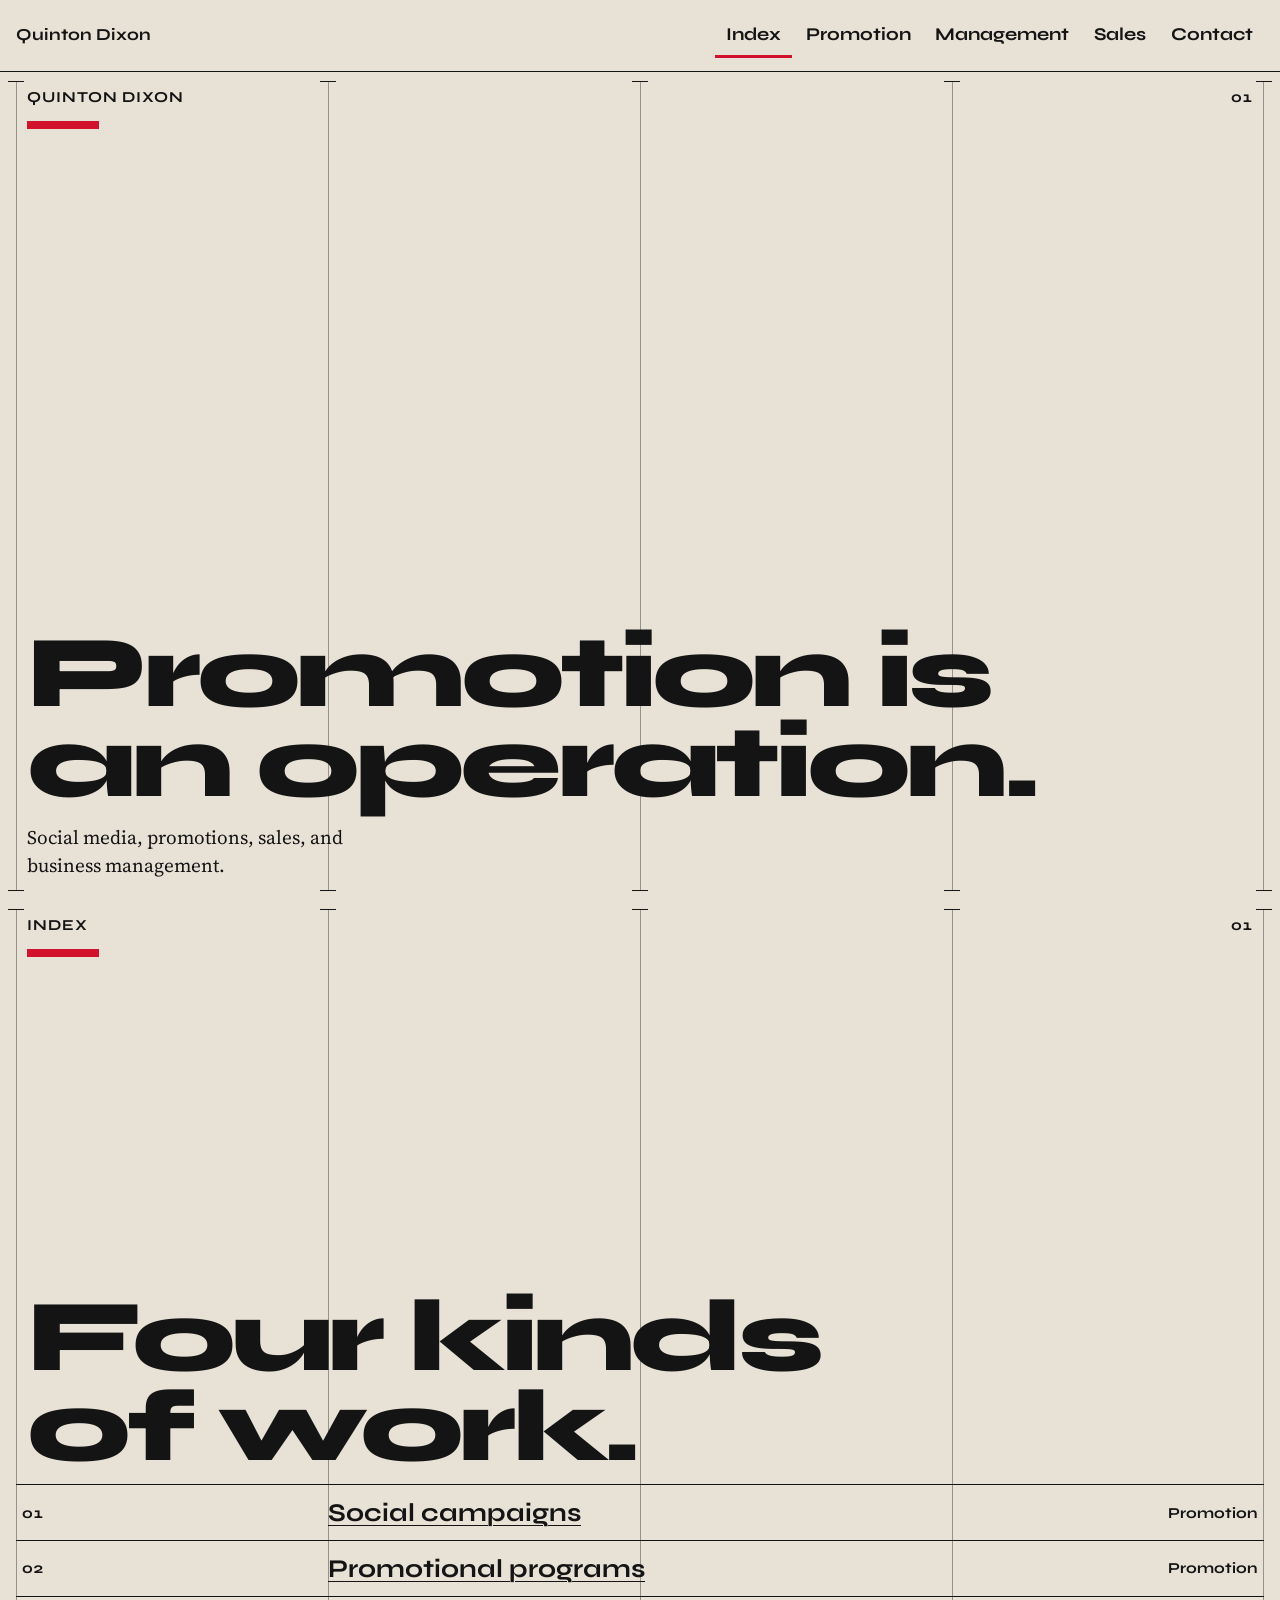
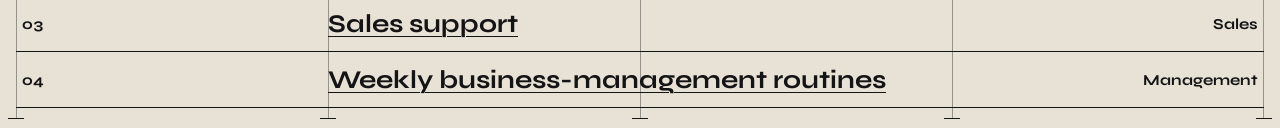
==== commit fd3d1701: "Publish the three sites for GitHub Pages." ====
--- a/index.html
+++ b/index.html
@@ -4,91 +4,83 @@
   <meta charset="utf-8">
   <meta name="viewport" content="width=device-width, initial-scale=1">
   <title>Quinton Dixon. Promotion is an operation.</title>
-  <meta name="description" content="Quinton Dixon. Promotion is an operation. A weekly operating picture for promotion, sales, money, decisions, and the calendar.">
+  <meta name="description" content="Quinton Dixon. Social media, promotions, sales, and business management. Promotion is an operation.">
   <link rel="icon" href="favicon.svg" type="image/svg+xml">
   <link rel="preconnect" href="https://fonts.googleapis.com">
   <link rel="preconnect" href="https://fonts.gstatic.com" crossorigin>
-  <link href="https://fonts.googleapis.com/css2?family=Inconsolata:wght@500;700&family=Spectral:ital,wght@0,500;0,700;1,500;1,700&display=swap" rel="stylesheet">
+  <link href="https://fonts.googleapis.com/css2?family=Source+Serif+4:ital,opsz,wght@0,8..60,400;0,8..60,600;1,8..60,400&family=Syne:wght@700;800&display=swap" rel="stylesheet">
   <link rel="stylesheet" href="styles.css">
   <noscript><style>
     @media (max-width: 760px) {
       .nav-toggle { display: none !important; }
-      #site-nav { display: flex !important; position: static !important; inset: auto !important; background: transparent !important; padding: 0 !important; overflow: visible !important; }
+      #site-nav {
+        display: flex !important;
+        position: static !important;
+        inset: auto !important;
+        background: transparent !important;
+        padding: 0 !important;
+        overflow: visible !important;
+      }
     }
   </style></noscript>
 </head>
-<body class="folio">
+<body class="swiss">
   <a class="skip" href="#content">Skip to content</a>
-  <header class="running">
+  <header class="bar">
     <a class="home" href="index.html">Quinton Dixon</a>
-    <span class="edition">Ledger</span>
     <button type="button" class="nav-toggle" aria-expanded="false" aria-controls="site-nav">Menu</button>
     <nav id="site-nav" aria-label="Pages">
-      <a href="index.html" aria-current="page">This week</a>
+      <a href="index.html" aria-current="page">Index</a>
       <a href="promotion.html">Promotion</a>
-      <a href="desk.html">Desk</a>
+      <a href="management.html">Management</a>
       <a href="sales.html">Sales</a>
-      <a href="contact.html">Brief</a>
+      <a href="contact.html">Contact</a>
     </nav>
   </header>
-  <main id="content" class="leaf" tabindex="-1">
-    <h1>Weekly operating picture</h1>
-    <p class="motto">Promotion is an operation.</p>
-    <p class="lead">Quinton Dixon keeps the week in five categories. This sheet names the categories. Amounts stay in your books.</p>
-    <div class="spread">
-      <table class="week">
-        <caption>Owner, stop, and reason stay blank until the real week is written.</caption>
-        <thead>
-          <tr>
-            <th scope="col">Category</th>
-            <th scope="col">In view</th>
-            <th scope="col">Owner</th>
-            <th scope="col">Stop</th>
-            <th scope="col">Reason</th>
-          </tr>
-        </thead>
-        <tbody>
-          <tr>
-            <th scope="row" data-label="Category">Promotion</th>
-            <td data-label="In view">The live promotion</td>
-            <td data-label="Owner"><span class="blank"><span class="sr-only">Blank on this sheet</span></span></td>
-            <td data-label="Stop"><span class="blank"><span class="sr-only">Blank on this sheet</span></span></td>
-            <td data-label="Reason"><span class="blank"><span class="sr-only">Blank on this sheet</span></span></td>
-          </tr>
-          <tr>
-            <th scope="row" data-label="Category">Sales</th>
-            <td data-label="In view">The offer in front of the buyer</td>
-            <td data-label="Owner"><span class="blank"><span class="sr-only">Blank on this sheet</span></span></td>
-            <td data-label="Stop"><span class="blank"><span class="sr-only">Blank on this sheet</span></span></td>
-            <td data-label="Reason"><span class="blank"><span class="sr-only">Blank on this sheet</span></span></td>
-          </tr>
-          <tr>
-            <th scope="row" data-label="Category">Money</th>
-            <td data-label="In view">Committed, unpaid, waiting on a decision</td>
-            <td data-label="Owner"><span class="blank"><span class="sr-only">Blank on this sheet</span></span></td>
-            <td data-label="Stop"><span class="blank"><span class="sr-only">Blank on this sheet</span></span></td>
-            <td data-label="Reason"><span class="blank"><span class="sr-only">Blank on this sheet</span></span></td>
-          </tr>
-          <tr>
-            <th scope="row" data-label="Category">Decisions</th>
-            <td data-label="In view">Choices still open</td>
-            <td data-label="Owner"><span class="blank"><span class="sr-only">Blank on this sheet</span></span></td>
-            <td data-label="Stop"><span class="blank"><span class="sr-only">Blank on this sheet</span></span></td>
-            <td data-label="Reason"><span class="blank"><span class="sr-only">Blank on this sheet</span></span></td>
-          </tr>
-          <tr>
-            <th scope="row" data-label="Category">Calendar</th>
-            <td data-label="In view">What is due</td>
-            <td data-label="Owner"><span class="blank"><span class="sr-only">Blank on this sheet</span></span></td>
-            <td data-label="Stop"><span class="blank"><span class="sr-only">Blank on this sheet</span></span></td>
-            <td data-label="Reason"><span class="blank"><span class="sr-only">Blank on this sheet</span></span></td>
-          </tr>
-        </tbody>
-      </table>
-      <aside class="margin">
-        <p>Pencil check: a promotion needs an owner, a stop date, and a reason.</p>
-      </aside>
-    </div>
+  <main id="content" tabindex="-1">
+    <section class="poster" aria-labelledby="motto">
+      <div class="press" aria-hidden="true"><span></span><span></span><span></span><span></span></div>
+      <p class="kicker">Quinton Dixon <span class="sheet-no">01</span></p>
+      <div class="tick" aria-hidden="true"></div>
+      <h1 id="motto" class="statement">Promotion is an operation.</h1>
+      <p class="caption">Social media, promotions, sales, and business management.</p>
+    </section>
+    <section class="poster roster" aria-labelledby="kinds">
+      <div class="press" aria-hidden="true"><span></span><span></span><span></span><span></span></div>
+      <p class="kicker">Index <span class="sheet-no">01</span></p>
+      <div class="tick" aria-hidden="true"></div>
+      <h2 id="kinds" class="statement">Four kinds of work.</h2>
+      <ol class="index">
+        <li>
+          <a href="promotion.html#campaigns">
+            <span class="num">01</span>
+            <span class="name">Social campaigns</span>
+            <span class="where">Promotion</span>
+          </a>
+        </li>
+        <li>
+          <a href="promotion.html#programs">
+            <span class="num">02</span>
+            <span class="name">Promotional programs</span>
+            <span class="where">Promotion</span>
+          </a>
+        </li>
+        <li>
+          <a href="sales.html">
+            <span class="num">03</span>
+            <span class="name">Sales support</span>
+            <span class="where">Sales</span>
+          </a>
+        </li>
+        <li>
+          <a href="management.html">
+            <span class="num">04</span>
+            <span class="name">Weekly business-management routines</span>
+            <span class="where">Management</span>
+          </a>
+        </li>
+      </ol>
+    </section>
   </main>
   <script src="site.js"></script>
 </body>
--- a/styles.css
+++ b/styles.css
@@ -1,16 +1,18 @@
+/* Lacquer #d0122d on bone is 4.24:1, so it stays on large type and rules. Body copy stays ink. */
 :root {
-  --board: #e7dcc8;
-  --paper: #fbf6ec;
-  --ink: #1c1612;
-  --pencil: #8f1d22;
-  --text: "Spectral", Georgia, serif;
-  --mono: "Inconsolata", ui-monospace, monospace;
+  --bone: #e7e1d6;
+  --ink: #141414;
+  --lacquer: #d0122d;
+  --display: "Syne", "Arial Narrow", sans-serif;
+  --text: "Source Serif 4", Georgia, serif;
   --bar: 4.5rem;
 }
 
 *,
 *::before,
-*::after { box-sizing: border-box; }
+*::after {
+  box-sizing: border-box;
+}
 
 html {
   overflow-x: clip;
@@ -20,11 +22,11 @@
 body {
   margin: 0;
   overflow-x: clip;
-  background: var(--board);
+  background: var(--bone);
   color: var(--ink);
   font-family: var(--text);
   font-size: 1.125rem;
-  line-height: 1.5;
+  line-height: 1.45;
 }
 
 .skip {
@@ -34,60 +36,62 @@
   z-index: 80;
   transform: translateY(-160%);
   background: var(--ink);
-  color: var(--paper);
+  color: var(--bone);
   padding: 0.7rem 1rem;
   min-height: 44px;
-  font-family: var(--mono);
+  font-family: var(--display);
   font-weight: 700;
   text-decoration: none;
 }
 
-.skip:focus { transform: none; }
-
-:focus { outline: none; }
+.skip:focus {
+  transform: none;
+}
+
+:focus {
+  outline: none;
+}
 
 :focus-visible {
-  outline: 3px solid var(--pencil);
+  outline: 3px solid var(--ink);
   outline-offset: 3px;
 }
 
-.running {
+.bar {
   position: sticky;
   top: 0;
   z-index: 40;
   display: flex;
   align-items: center;
-  gap: 0.6rem;
+  gap: 0.5rem;
   min-height: var(--bar);
   padding: 0 1rem;
-  background: var(--paper);
+  background: var(--bone);
   border-bottom: 1px solid var(--ink);
-  box-shadow: 0 3px 0 var(--paper), 0 4px 0 var(--ink);
 }
 
 .home,
-.nav-toggle { position: relative; z-index: 50; }
+.nav-toggle,
+#site-nav a {
+  font-family: var(--display);
+  font-weight: 700;
+  color: inherit;
+  text-decoration: none;
+}
 
 .home {
+  position: relative;
+  z-index: 50;
   display: inline-flex;
   align-items: center;
   min-height: 44px;
   margin-right: auto;
-  color: inherit;
-  font-family: var(--text);
-  font-weight: 700;
-  font-size: 1.15rem;
-  text-decoration: underline;
-  text-underline-offset: 0.15em;
-}
-
-.edition {
-  font-family: var(--mono);
-  font-weight: 700;
-  font-size: 0.95rem;
+  font-size: 1.05rem;
 }
 
 .nav-toggle {
+  position: relative;
+  z-index: 50;
   display: none;
   align-items: center;
   justify-content: center;
@@ -95,10 +99,8 @@
   min-width: 44px;
   padding: 0 0.9rem;
   background: var(--ink);
-  color: var(--paper);
+  color: var(--bone);
   border: 0;
-  font-family: var(--mono);
-  font-weight: 700;
   font-size: 1rem;
   cursor: pointer;
 }
@@ -106,146 +108,294 @@
 #site-nav {
   display: flex;
   align-items: center;
-  gap: 0.1rem;
+  gap: 0.15rem;
 }
 
 #site-nav a {
   display: inline-flex;
   align-items: center;
   min-height: 44px;
-  padding: 0 0.65rem;
+  padding: 0 0.7rem;
+  border-bottom: 3px solid transparent;
+}
+
+#site-nav a[aria-current="page"] {
+  border-bottom-color: var(--lacquer);
+}
+
+#site-nav a:hover {
+  border-bottom-color: var(--ink);
+}
+
+.poster {
+  position: relative;
+  display: grid;
+  grid-template-columns: repeat(4, minmax(0, 1fr));
+  grid-template-rows: auto auto 1fr auto auto;
+  min-height: calc(100svh - var(--bar));
+  padding: 0.85rem 1rem 1.25rem;
+}
+
+.press {
+  position: absolute;
+  z-index: 0;
+  left: 1rem;
+  right: 1rem;
+  top: 0.55rem;
+  bottom: 0.55rem;
+  display: grid;
+  grid-template-columns: repeat(4, minmax(0, 1fr));
+  pointer-events: none;
+}
+
+.press span {
+  position: relative;
+  box-shadow: inset 1px 0 0 rgba(20, 20, 20, 0.38);
+}
+
+.press span:last-child {
+  box-shadow: inset 1px 0 0 rgba(20, 20, 20, 0.38), inset -1px 0 0 rgba(20, 20, 20, 0.38);
+}
+
+.press span::before,
+.press span::after {
+  content: "";
+  position: absolute;
+  left: -8px;
+  width: 16px;
+  height: 1px;
+  background: var(--ink);
+}
+
+.press span::before { top: 0; }
+.press span::after { bottom: 0; }
+
+.press::before,
+.press::after {
+  content: "";
+  position: absolute;
+  right: -8px;
+  width: 16px;
+  height: 1px;
+  background: var(--ink);
+}
+
+.press::before { top: 0; }
+.press::after { bottom: 0; }
+
+.kicker,
+.tick,
+.statement,
+.caption,
+.terms,
+.index,
+.brief-grid {
+  position: relative;
+  z-index: 1;
+}
+
+.kicker {
+  grid-column: 1 / -1;
+  grid-row: 1;
+  display: flex;
+  justify-content: space-between;
+  align-items: baseline;
+  gap: 1rem;
+  margin: 0;
+  padding-inline: 0.7rem;
+  font-family: var(--display);
+  font-weight: 700;
+  font-size: 0.95rem;
+  letter-spacing: 0.06em;
+  text-transform: uppercase;
+}
+
+.sheet-no {
+  font-variant-numeric: tabular-nums;
+  letter-spacing: 0;
+}
+
+.tick {
+  grid-column: 1 / 2;
+  grid-row: 2;
+  width: 4.5rem;
+  height: 0.5rem;
+  margin: 0.85rem 0.7rem 0;
+  background: var(--lacquer);
+}
+
+.statement {
+  grid-column: 1 / -1;
+  grid-row: 4;
+  align-self: end;
+  margin: 0;
+  padding-inline: 0.7rem;
+  max-width: 12ch;
+  font-family: var(--display);
+  font-weight: 800;
+  font-size: clamp(2.8rem, 8vw, 7.2rem);
+  line-height: 0.88;
+  letter-spacing: -0.045em;
+  text-wrap: balance;
+}
+
+.statement.long {
+  max-width: 16ch;
+  font-size: clamp(2.15rem, 5vw, 4.35rem);
+  line-height: 0.94;
+  letter-spacing: -0.04em;
+}
+
+.caption {
+  grid-column: 1 / 3;
+  grid-row: 5;
+  margin: 1rem 0 0;
+  padding-inline: 0.7rem;
+  max-width: 36ch;
+  font-size: 1.2rem;
+}
+
+.poster.roster .statement {
+  grid-row: 3;
+  align-self: end;
+  margin-bottom: 0.75rem;
+}
+
+.poster.roster .index {
+  grid-row: 4;
+  align-self: end;
+}
+
+.poster.work {
+  grid-template-rows: auto auto auto auto;
+  align-content: start;
+}
+
+.poster.work .statement {
+  grid-row: 3;
+  align-self: start;
+  margin-top: 0.35rem;
+  max-width: 14ch;
+  font-size: clamp(2.4rem, 4.6vw, 4rem);
+  line-height: 0.96;
+}
+
+.poster.work .brief-grid {
+  grid-row: 4;
+  align-self: start;
+  margin-top: 0.6rem;
+}
+
+.poster.work .field,
+.poster.work fieldset {
+  margin-bottom: 0.35rem;
+}
+
+.poster.work textarea {
+  min-height: 4.5rem;
+}
+
+.terms {
+  grid-column: 1 / -1;
+  grid-row: 5;
+  align-self: start;
+  display: grid;
+  grid-template-columns: repeat(4, minmax(0, 1fr));
+  margin: 1.25rem 0 0;
+  padding: 0;
+  list-style: none;
+}
+
+.terms li {
+  min-height: 44px;
+  padding: 0.4rem 0.7rem 0;
+  font-family: var(--display);
+  font-weight: 700;
+  font-size: 1.35rem;
+  line-height: 1.1;
+  border-top: 1px solid var(--ink);
+}
+
+.index {
+  grid-column: 1 / -1;
+  margin: 0;
+  padding: 0;
+  list-style: none;
+}
+
+.index a {
+  display: grid;
+  grid-template-columns: repeat(4, minmax(0, 1fr));
+  align-items: center;
+  min-height: 52px;
+  padding: 0.55rem 0;
+  border-top: 1px solid var(--ink);
   color: inherit;
-  font-family: var(--mono);
-  font-weight: 700;
   text-decoration: none;
-  border-bottom: 3px solid transparent;
-}
-
-#site-nav a[aria-current="page"] { border-bottom-color: var(--pencil); }
-#site-nav a:hover { border-bottom-color: var(--ink); }
-
-.leaf {
-  max-width: 72rem;
-  margin: 1rem auto 2rem;
-  padding: 1.2rem 1.1rem 2.2rem 3.9rem;
-  background-color: var(--paper);
-  background-image: repeating-linear-gradient(
-    to bottom,
-    transparent 0,
-    transparent 31px,
-    rgba(143, 29, 34, 0.33) 31px,
-    rgba(143, 29, 34, 0.33) 32px
-  );
-  background-position: 0 0.4rem;
-  box-shadow: inset 3.2rem 0 0 var(--paper), inset 3.32rem 0 0 var(--pencil);
-}
-
-h1 {
-  margin: 0 0 0.35rem;
-  font-size: clamp(2rem, 4vw, 3.05rem);
-  line-height: 1.12;
-  font-weight: 700;
-}
-
-h2 {
-  margin: 0.2rem 0 0.35rem;
-  font-size: 1.55rem;
-  line-height: 1.2;
-}
-
-.motto {
-  margin: 0 0 0.8rem;
-  color: var(--pencil);
-  font-style: italic;
-  font-size: 1.3rem;
-}
-
-.lead { margin: 0 0 1rem; max-width: 42rem; }
-
-.spread {
+}
+
+.index li:last-child a {
+  border-bottom: 1px solid var(--ink);
+}
+
+.index a:hover,
+.index a:focus-visible {
+  background: #ddd6c8;
+}
+
+.num,
+.where {
+  font-family: var(--display);
+  font-weight: 700;
+  font-variant-numeric: tabular-nums;
+  font-size: 0.95rem;
+  padding-left: 0.35rem;
+}
+
+.name {
+  grid-column: 2 / 4;
+  font-family: var(--display);
+  font-weight: 700;
+  font-size: clamp(1.2rem, 2vw, 1.7rem);
+  text-decoration: underline;
+  text-underline-offset: 0.16em;
+  text-decoration-thickness: 1px;
+}
+
+.where {
+  padding-left: 0;
+  padding-right: 0.35rem;
+  text-align: right;
+}
+
+.brief-grid {
+  grid-column: 1 / -1;
   display: grid;
-  grid-template-columns: minmax(0, 1fr) minmax(11rem, 16rem);
-  gap: 1rem 1.4rem;
-  align-items: start;
-}
-
-.margin {
-  margin: 0;
-  color: var(--pencil);
-  font-style: italic;
-}
-
-.week {
-  width: 100%;
-  border-collapse: collapse;
-  font-size: 1.05rem;
-}
-
-.week caption {
-  caption-side: top;
-  text-align: left;
-  font-style: italic;
-  margin: 0 0 0.45rem;
-}
-
-.week th {
-  font-family: var(--mono);
-  font-weight: 700;
-  font-size: 0.95rem;
-  text-align: left;
-  padding: 0.35rem 0.55rem 0.35rem 0;
-  border-bottom: 2px solid var(--ink);
-}
-
-.week td {
-  padding: 0.45rem 0.55rem 0.45rem 0;
-  vertical-align: middle;
-  border-bottom: 1px solid rgba(28, 22, 18, 0.28);
-}
-
-.blank {
-  display: block;
-  min-height: 1.15rem;
-  border-bottom: 2px solid var(--pencil);
-}
-
-.entry { margin: 0 0 1.1rem; max-width: 40rem; }
-
-.entry h2 {
-  display: inline-block;
-  border-bottom: 2px solid var(--pencil);
-}
-
-.lines { margin: 0.4rem 0 0; }
-.lines div {
-  display: grid;
-  grid-template-columns: 11rem minmax(0, 1fr);
-  gap: 0.6rem;
-  padding: 0.45rem 0;
-  border-top: 1px solid rgba(28, 22, 18, 0.35);
-}
-.lines div:last-child { border-bottom: 1px solid rgba(28, 22, 18, 0.35); }
-.lines dt { font-family: var(--mono); font-weight: 700; }
-.lines dd { margin: 0; }
-
-.fields { margin-top: 0.4rem; }
+  grid-template-columns: repeat(4, minmax(0, 1fr));
+  gap: 1.5rem 1.25rem;
+  margin-top: 1.5rem;
+  padding-inline: 0.7rem;
+}
+
+.fields { grid-column: 1 / 3; }
+.output { grid-column: 3 / 5; }
 
 .field {
   display: flex;
   flex-direction: column;
-  margin-bottom: 0.55rem;
+  margin-bottom: 0.85rem;
 }
 
 .field span,
 legend {
-  font-family: var(--mono);
-  font-weight: 700;
-  font-size: 0.98rem;
+  font-family: var(--display);
+  font-weight: 700;
+  font-size: 0.95rem;
 }
 
 fieldset {
   border: 0;
-  margin: 0 0 0.55rem;
+  margin: 0 0 0.85rem;
   padding: 0;
   min-inline-size: 0;
 }
@@ -253,19 +403,26 @@
 .choice {
   display: grid;
   grid-template-columns: 1.2rem minmax(0, 1fr);
-  column-gap: 0.7rem;
-  align-items: center;
-  min-height: 44px;
+  column-gap: 0.75rem;
+  align-items: center;
+  min-height: 44px;
+  font-size: 1.05rem;
+}
+
+.choice input {
+  width: 1.2rem;
+  height: 1.2rem;
+  accent-color: var(--lacquer);
 }
 
 input,
 textarea {
   width: 100%;
   min-height: 44px;
-  margin-top: 0.15rem;
-  padding: 0.35rem 0;
+  margin-top: 0.2rem;
+  padding: 0.45rem 0;
   border: 0;
-  border-bottom: 2px solid var(--pencil);
+  border-bottom: 1px solid var(--ink);
   border-radius: 0;
   background: transparent;
   color: inherit;
@@ -273,33 +430,30 @@
   font-size: 1rem;
 }
 
-textarea { min-height: 5.5rem; resize: vertical; }
-
-.choice input {
-  width: 1.15rem;
-  height: 1.15rem;
-  min-height: 0;
-  margin: 0;
-  accent-color: var(--pencil);
+textarea {
+  min-height: 6.5rem;
+  resize: vertical;
 }
 
 button[type="submit"] {
   min-height: 44px;
   min-width: 44px;
-  padding: 0.6rem 1rem;
+  margin-top: 0.4rem;
+  padding: 0.65rem 1.1rem;
   background: var(--ink);
-  color: var(--paper);
+  color: var(--bone);
   border: 0;
-  font-family: var(--mono);
+  font-family: var(--display);
   font-weight: 700;
   font-size: 1rem;
   cursor: pointer;
 }
 
 .output p {
-  margin: 0 0 0.3rem;
-  font-family: var(--mono);
-  font-weight: 700;
+  margin: 0 0 0.4rem;
+  font-family: var(--display);
+  font-weight: 700;
+  font-size: 0.95rem;
 }
 
 .output pre {
@@ -307,16 +461,20 @@
   white-space: pre-wrap;
   overflow-wrap: anywhere;
   font-family: var(--text);
-  font-size: 1.02rem;
-  line-height: 1.45;
-}
-
-.mail-slot { margin: 0.7rem 0 0; }
+  font-size: 1rem;
+  line-height: 1.5;
+}
+
+.mail-slot {
+  margin: 0.9rem 0 0;
+}
+
 .mail-slot a {
   display: inline-flex;
   align-items: center;
   min-height: 44px;
-  color: var(--pencil);
+  color: inherit;
+  font-family: var(--display);
   font-weight: 700;
 }
 
@@ -332,25 +490,25 @@
   border: 0;
 }
 
-@media (max-width: 800px) {
-  .spread,
-  .lines div { grid-template-columns: 1fr; }
-  .edition { display: none; }
+@media (max-width: 1100px) {
+  .where { display: none; }
+  .name { grid-column: 2 / -1; }
 }
 
 @media (max-width: 760px) {
   .nav-toggle { display: inline-flex; }
-  .leaf { margin: 0.4rem; padding-left: 3.3rem; }
 
   #site-nav {
     display: none;
     position: fixed;
+    inset: 0;
     z-index: 30;
-    inset: 0;
     flex-direction: column;
     align-items: stretch;
-    padding: calc(var(--bar) + 0.5rem) 1.1rem 2rem;
-    background: var(--paper);
+    justify-content: flex-start;
+    gap: 0;
+    padding: calc(var(--bar) + 0.5rem) 1.25rem 2rem;
+    background: var(--bone);
     overflow: auto;
   }
 
@@ -358,62 +516,30 @@
   body.nav-open { overflow: hidden; }
 
   #site-nav a {
-    font-family: var(--text);
-    font-size: 1.7rem;
+    font-size: 1.85rem;
     border-bottom: 1px solid var(--ink);
+    padding: 0.35rem 0;
   }
 
-  .week thead {
-    position: absolute;
-    width: 1px;
-    height: 1px;
-    overflow: hidden;
-    clip: rect(0, 0, 0, 0);
+  #site-nav a[aria-current="page"] {
+    box-shadow: inset 6px 0 0 var(--lacquer);
+    padding-left: 0.8rem;
   }
 
-  .week,
-  .week tbody,
-  .week tr,
-  .week th,
-  .week td,
-  .week caption { display: block; width: 100%; }
-
-  .week th {
-    text-align: left;
-    border-bottom: 0;
-  }
-
-  .week th::before {
-    content: attr(data-label);
-    display: block;
-    font-family: var(--mono);
-    font-weight: 700;
-    font-size: 0.92rem;
-  }
-
-  .week tr {
-    padding: 0.35rem 0 0.6rem;
-    border-bottom: 2px solid var(--ink);
-  }
-
-  .week td {
-    display: flex;
-    justify-content: space-between;
-    gap: 0.8rem;
-    align-items: center;
-    min-height: 44px;
-    border: 0;
-    padding: 0.15rem 0;
-  }
-
-  .week td::before {
-    content: attr(data-label);
-    font-family: var(--mono);
-    font-weight: 700;
-    font-size: 0.92rem;
-  }
-
-  .blank { flex: 1; }
+  .caption,
+  .fields,
+  .output { grid-column: 1 / -1; }
+
+  .name { grid-column: 2 / 4; }
+
+  .terms { grid-template-columns: 1fr; }
+
+  .where { display: none; }
+}
+
+@media (max-width: 560px) {
+  .index a { grid-template-columns: 2.5rem 1fr; }
+  .name { grid-column: 2; font-size: 1.2rem; }
 }
 
 @media (prefers-reduced-motion: reduce) {
